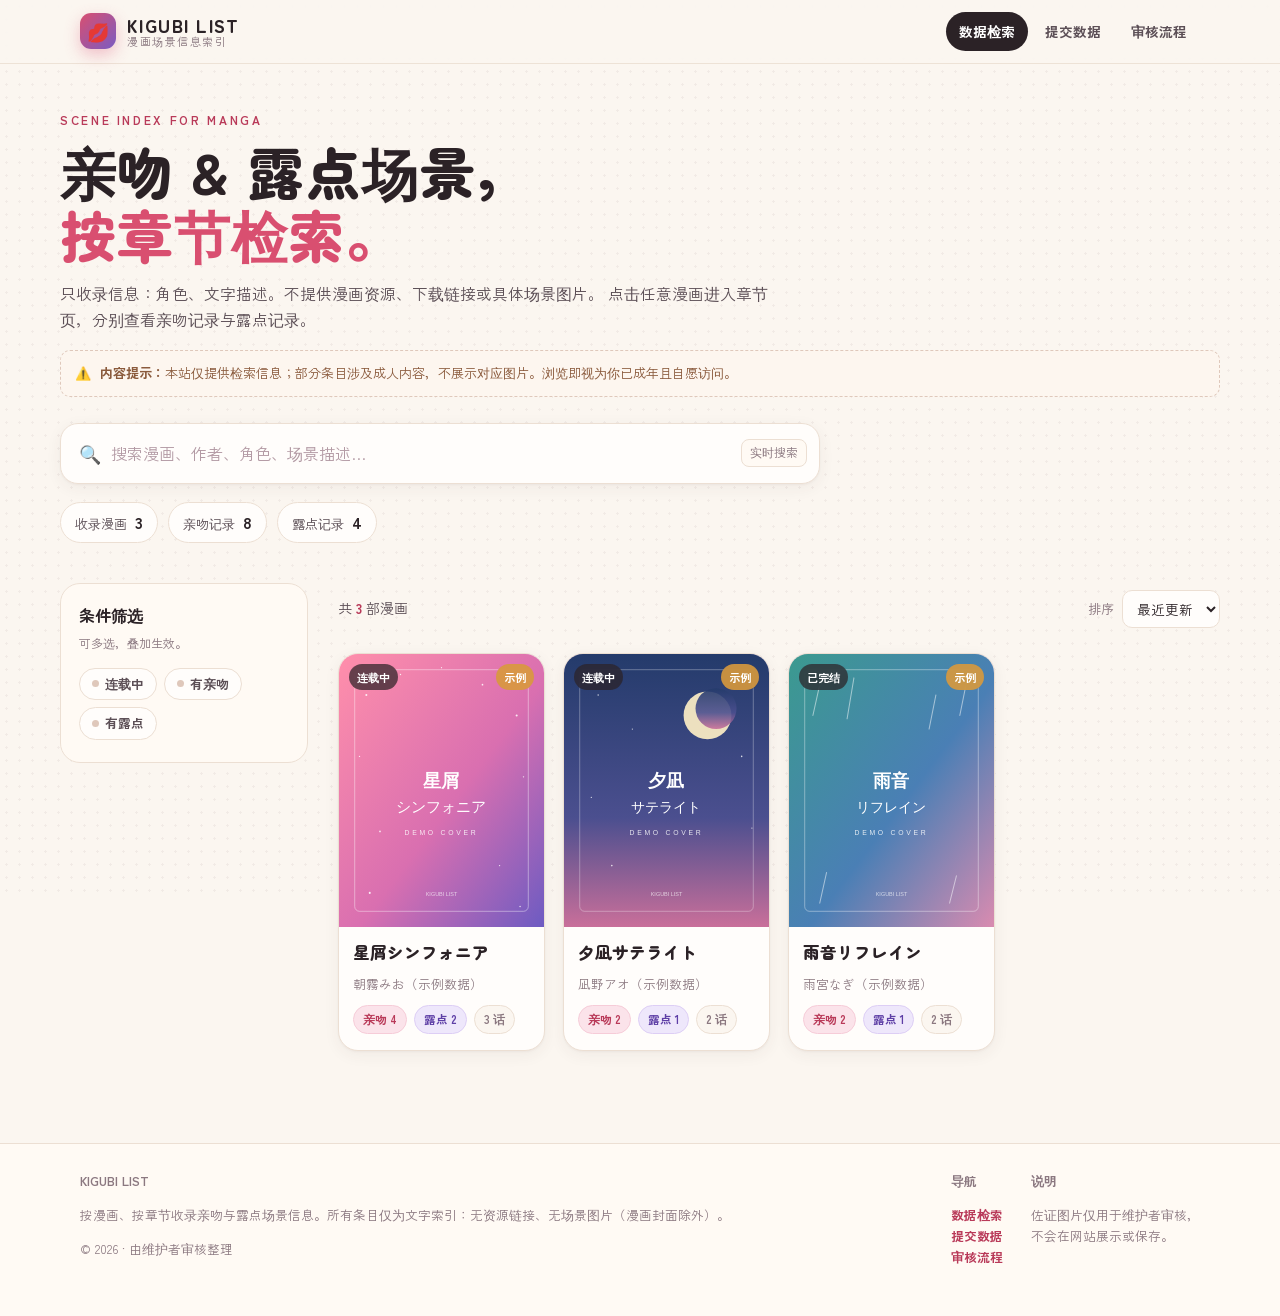
==== index.html @ 53a19ddc "Initial commit" ====
<!doctype html>
<html lang="zh-CN">
<head>
  <meta charset="utf-8">
  <meta name="viewport" content="width=device-width, initial-scale=1">
  <title>漫画亲吻·露点场景信息索引 | KIGUBI LIST</title>
  <meta name="description" content="按漫画与章节收录亲吻场景和露点场景的信息索引。只提供角色与文字描述，不提供资源与具体场景图片。">
  <link rel="icon" href="data:image/svg+xml,<svg xmlns='http://www.w3.org/2000/svg' viewBox='0 0 100 100'><text y='.9em' font-size='90'>💋</text></svg>">
  <link rel="preconnect" href="https://fonts.googleapis.com">
  <link rel="preconnect" href="https://fonts.gstatic.com" crossorigin>
  <link href="https://fonts.googleapis.com/css2?family=Zen+Kaku+Gothic+New:wght@400;500;700&family=Zen+Maru+Gothic:wght@500;900&display=swap" rel="stylesheet">
  <link rel="stylesheet" href="assets/css/style.css">
</head>
<body>
  <a class="skip-link" href="#main">跳到主要内容</a>

  <header class="site-header">
    <div class="nav-inner">
      <a class="brand" href="index.html" aria-label="KIGUBI LIST 首页">
        <span class="brand-mark" aria-hidden="true">💋</span>
        <span class="brand-text">
          <span class="brand-name">KIGUBI LIST</span>
          <span class="brand-sub">漫画场景信息索引</span>
        </span>
      </a>
      <nav class="nav-links" aria-label="主导航">
        <a data-nav href="index.html">数据检索</a>
        <a data-nav href="feedback.html">提交数据</a>
        <a data-nav href="admin.html">审核流程</a>
      </nav>
    </div>
  </header>

  <main id="main">
    <div class="wrap hero">
      <p class="section-kicker">Scene Index for Manga</p>
      <h1>亲吻 &amp; 露点场景，<br><span class="tone">按章节检索。</span></h1>
      <p class="hero-desc">
        只收录信息：角色、文字描述。不提供漫画资源、下载链接或具体场景图片。
        点击任意漫画进入章节页，分别查看亲吻记录与露点记录。
      </p>

      <div class="hero-notice" role="note">
        <span aria-hidden="true">⚠️</span>
        <span><strong>内容提示：</strong>本站仅提供检索信息；部分条目涉及成人内容，不展示对应图片。浏览即视为你已成年且自愿访问。</span>
      </div>

      <div class="search-shell">
        <span class="icon" aria-hidden="true">🔍</span>
        <input id="searchInput" type="search" placeholder="搜索漫画、作者、角色、场景描述…" autocomplete="off">
        <span class="search-hint">实时搜索</span>
      </div>

      <div class="hero-stats" aria-label="数据统计">
        <span class="stat-pill">收录漫画 <strong id="statManga">0</strong></span>
        <span class="stat-pill">亲吻记录 <strong id="statKiss">0</strong></span>
        <span class="stat-pill">露点记录 <strong id="statNudity">0</strong></span>
      </div>
    </div>

    <div class="wrap page">
      <div class="library">
        <aside class="filters" aria-label="条件筛选">
          <h2>条件筛选</h2>
          <p class="hint">可多选，叠加生效。</p>
          <div class="filter-cloud" id="filterCloud"></div>
          <button class="clear-filters" id="clearFilters" type="button" style="display:none">清除筛选</button>
        </aside>

        <section aria-label="漫画列表">
          <div class="toolbar">
            <p class="toolbar-result" id="resultLabel" aria-live="polite"></p>
            <div class="select-wrap">
              <label for="sortSelect">排序</label>
              <select id="sortSelect">
                <option value="recent" selected>最近更新</option>
                <option value="title">标题</option>
                <option value="chapters">章节最多</option>
              </select>
            </div>
          </div>
          <div class="manga-grid" id="mangaGrid"></div>
        </section>
      </div>
    </div>
  </main>

  <footer class="site-footer">
    <div class="footer-inner">
      <div class="grow">
        <strong>KIGUBI LIST</strong>
        <p>按漫画、按章节收录亲吻与露点场景信息。所有条目仅为文字索引：无资源链接、无场景图片（漫画封面除外）。</p>
        <p>© <span data-year>2025</span> · 由维护者审核整理</p>
      </div>
      <div>
        <strong>导航</strong>
        <p><a href="index.html">数据检索</a><br>
           <a href="feedback.html">提交数据</a><br>
           <a href="admin.html">审核流程</a></p>
      </div>
      <div>
        <strong>说明</strong>
        <p>佐证图片仅用于维护者审核，<br>不会在网站展示或保存。</p>
      </div>
    </div>
  </footer>

  <script src="data/config.js"></script>
  <script src="data/manga-data.js"></script>
  <script src="assets/js/app.js"></script>
  <script src="assets/js/index.js"></script>
</body>
</html>
---- assets/css/style.css ----
/* ==========================================================================
   KIGUBI LIST — 站点样式
   ========================================================================== */

:root {
  --paper: #fbf6f0;
  --paper-2: #fffaf4;
  --ink: #2b2226;
  --ink-soft: #5c4f56;
  --muted: #8b7880;
  --line: #ecdfd3;
  --line-strong: #dfc8bb;
  --card: #fffdfb;
  --rose: #d94f70;
  --rose-deep: #b93a59;
  --rose-soft: #fbe3ea;
  --violet: #7b5bc2;
  --violet-deep: #5e3fa6;
  --violet-soft: #eee7fb;
  --unknown: #4eb5d8;
  --unknown-deep: #2b779b;
  --unknown-soft: #e3f3f9;
  --amber: #d99a3c;
  --amber-soft: #fbeed8;
  --mint: #3d9a7c;
  --mint-soft: #dff2eb;
  --shadow-sm: 0 1px 2px rgba(70, 45, 54, 0.04), 0 4px 16px rgba(70, 45, 54, 0.06);
  --shadow-md: 0 10px 30px rgba(70, 45, 54, 0.12);
  --radius-lg: 20px;
  --radius-md: 14px;
  --radius-sm: 10px;
  --font-display: "Zen Maru Gothic", "PingFang SC", "Microsoft YaHei", sans-serif;
  --font-body: "Zen Kaku Gothic New", "PingFang SC", "Microsoft YaHei", sans-serif;
}

* { box-sizing: border-box; }

html { scroll-behavior: smooth; }

body {
  margin: 0;
  font-family: var(--font-body);
  background: var(--paper);
  color: var(--ink);
  font-size: 15px;
  line-height: 1.7;
  -webkit-font-smoothing: antialiased;
}

/* 纸张网点背景 */
body::before {
  content: "";
  position: fixed;
  inset: 0;
  z-index: -1;
  pointer-events: none;
  background-image: radial-gradient(rgba(80, 50, 60, 0.055) 1px, transparent 1.2px);
  background-size: 13px 13px;
}

a { color: var(--rose-deep); text-decoration: none; }
a:hover { text-decoration: underline; text-underline-offset: 3px; }

img { max-width: 100%; display: block; }

.skip-link {
  position: absolute;
  left: -9999px;
  top: 0;
  background: var(--ink);
  color: #fff;
  padding: 8px 14px;
  border-radius: 0 0 10px 0;
  z-index: 99;
}
.skip-link:focus { left: 0; color: #fff; text-decoration: none; }

/* ---------- 通用容器 ---------- */
.wrap { max-width: 1160px; margin: 0 auto; padding: 0 20px; }
.page { padding: 32px 0 72px; }

.section-kicker {
  margin: 0 0 10px;
  font-size: 12px;
  letter-spacing: 0.22em;
  text-transform: uppercase;
  color: var(--rose-deep);
  font-weight: 700;
}

/* ---------- 头部 ---------- */
.site-header {
  position: sticky;
  top: 0;
  z-index: 30;
  background: rgba(251, 246, 240, 0.86);
  backdrop-filter: blur(14px);
  -webkit-backdrop-filter: blur(14px);
  border-bottom: 1px solid rgba(236, 223, 211, 0.9);
}
.nav-inner {
  max-width: 1160px;
  margin: 0 auto;
  padding: 12px 20px;
  display: flex;
  align-items: center;
  gap: 18px;
}
.brand { display: flex; align-items: center; gap: 11px; color: var(--ink); }
.brand:hover { text-decoration: none; }
.brand-mark {
  width: 36px;
  height: 36px;
  border-radius: 11px;
  display: grid;
  place-items: center;
  background: linear-gradient(135deg, var(--rose) 0%, var(--violet) 100%);
  color: #fff;
  font-size: 18px;
  box-shadow: 0 6px 16px rgba(217, 79, 112, 0.32);
}
.brand-text { display: flex; flex-direction: column; line-height: 1.1; }
.brand-name { font-family: var(--font-display); font-weight: 900; font-size: 18px; letter-spacing: 0.08em; }
.brand-sub { font-size: 11px; color: var(--muted); letter-spacing: 0.14em; }
.nav-links { margin-left: auto; display: flex; gap: 4px; flex-wrap: wrap; }
.nav-links a {
  color: var(--ink-soft);
  padding: 8px 13px;
  border-radius: 999px;
  font-size: 13.5px;
  font-weight: 700;
  transition: background 0.18s ease, color 0.18s ease;
}
.nav-links a:hover { background: var(--rose-soft); color: var(--rose-deep); text-decoration: none; }
.nav-links a.active { background: var(--ink); color: #fff; }

/* ---------- Hero / 检索区 ---------- */
.hero { padding: 46px 0 8px; }
.hero h1 {
  margin: 0;
  font-family: var(--font-display);
  font-weight: 900;
  font-size: clamp(32px, 5.4vw, 56px);
  line-height: 1.12;
  letter-spacing: 0.02em;
}
.hero h1 .tone { color: var(--rose); }
.hero-desc { max-width: 720px; margin: 14px 0 0; color: var(--ink-soft); font-size: 15.5px; }

.hero-notice {
  margin: 18px 0 0;
  padding: 11px 14px;
  border: 1px dashed var(--line-strong);
  background: #fdf6ef;
  border-radius: var(--radius-sm);
  color: #8a5a3c;
  font-size: 13px;
  display: flex;
  gap: 9px;
  align-items: flex-start;
}

.search-shell {
  margin-top: 26px;
  display: flex;
  align-items: center;
  gap: 10px;
  background: var(--card);
  padding: 7px 12px 7px 18px;
  border: 1px solid var(--line);
  border-radius: 18px;
  box-shadow: var(--shadow-sm);
  max-width: 760px;
}
.search-shell:focus-within { border-color: var(--rose); box-shadow: 0 0 0 4px rgba(217, 79, 112, 0.12); }
.search-shell .icon { font-size: 18px; color: var(--muted); flex-shrink: 0; }
.search-shell input {
  flex: 1;
  border: 0;
  outline: 0;
  background: transparent;
  font: inherit;
  font-size: 16px;
  color: var(--ink);
  padding: 9px 0;
  min-width: 0;
}
.search-shell input::placeholder { color: #b39aa4; }
.search-hint { font-size: 11.5px; color: var(--muted); border: 1px solid var(--line); padding: 3px 8px; border-radius: 8px; white-space: nowrap; background: var(--paper-2); }

.hero-stats { display: flex; flex-wrap: wrap; gap: 10px; margin-top: 18px; }
.stat-pill {
  display: inline-flex;
  align-items: baseline;
  gap: 8px;
  background: var(--card);
  border: 1px solid var(--line);
  border-radius: 999px;
  padding: 6px 14px;
  font-size: 13px;
  color: var(--ink-soft);
}
.stat-pill strong { font-size: 16px; color: var(--ink); }

/* ---------- 工具条 ---------- */
.toolbar { display: flex; align-items: center; justify-content: space-between; gap: 12px; margin-bottom: 18px; }
.toolbar-result { color: var(--ink-soft); font-size: 14px; }
.toolbar-result strong { color: var(--rose-deep); }
.select-wrap { display: inline-flex; align-items: center; gap: 8px; color: var(--muted); font-size: 13px; }
.select-wrap select {
  font: inherit;
  font-size: 13.5px;
  color: var(--ink);
  background: var(--card);
  border: 1px solid var(--line);
  border-radius: 10px;
  padding: 7px 10px;
  outline: none;
}
.select-wrap select:focus { border-color: var(--rose); }

/* ---------- 列表布局 ---------- */
.library { display: grid; grid-template-columns: 248px minmax(0, 1fr); gap: 30px; align-items: start; }

.filters {
  position: sticky;
  top: 84px;
  background: var(--paper-2);
  border: 1px solid var(--line);
  border-radius: var(--radius-lg);
  padding: 18px;
}
.filters h2 {
  margin: 0 0 4px;
  font-family: var(--font-display);
  font-size: 16px;
}
.filters .hint { margin: 0 0 14px; color: var(--muted); font-size: 12px; }
.filter-cloud { display: flex; flex-wrap: wrap; gap: 7px; padding-bottom: 4px; }
.filter-chip {
  display: inline-flex;
  align-items: center;
  gap: 6px;
  border: 1px solid var(--line);
  background: var(--card);
  color: var(--ink-soft);
  font: 700 12.5px/1 var(--font-body);
  padding: 9px 12px;
  border-radius: 999px;
  cursor: pointer;
  transition: all 0.15s ease;
}
.filter-chip::before {
  content: "";
  width: 7px;
  height: 7px;
  border-radius: 50%;
  background: var(--line-strong);
  transition: background 0.15s ease;
}
.filter-chip:hover { border-color: var(--rose); color: var(--rose-deep); }
.filter-chip.selected { background: var(--ink); border-color: var(--ink); color: #fff; }
.filter-chip.selected::before { background: var(--rose); }
.clear-filters {
  margin-top: 14px;
  width: 100%;
  border: 0;
  background: transparent;
  color: var(--rose-deep);
  font: 700 13px var(--font-body);
  cursor: pointer;
  padding: 6px;
  border-radius: 9px;
}
.clear-filters:hover { background: var(--rose-soft); }

/* ---------- 漫画卡片网格 ---------- */
.manga-grid { display: grid; grid-template-columns: repeat(auto-fill, minmax(196px, 1fr)); gap: 18px; }
.empty-state {
  grid-column: 1 / -1;
  padding: 72px 20px;
  text-align: center;
  border: 1px dashed var(--line-strong);
  border-radius: var(--radius-lg);
  color: var(--muted);
}
.empty-state .big { font-size: 32px; display: block; margin-bottom: 10px; }

.manga-card {
  display: flex;
  flex-direction: column;
  background: var(--card);
  border: 1px solid var(--line);
  border-radius: var(--radius-lg);
  overflow: hidden;
  box-shadow: var(--shadow-sm);
  transition: transform 0.18s ease, box-shadow 0.18s ease;
}
.manga-card:hover { transform: translateY(-4px); box-shadow: var(--shadow-md); text-decoration: none; }
.manga-cover {
  position: relative;
  aspect-ratio: 3 / 4;
  background: linear-gradient(145deg, #f3d9e2 0%, #ded3f2 100%);
  display: block;
  overflow: hidden;
}
.manga-cover img { width: 100%; height: 100%; object-fit: cover; opacity: 1; transition: opacity 0.2s ease, transform 0.3s ease; }
.manga-card:hover .manga-cover img { transform: scale(1.035); }
.cover-fallback {
  position: absolute;
  inset: 0;
  display: grid;
  place-items: center;
  font-family: var(--font-display);
  font-weight: 900;
  font-size: 30px;
  color: #fff;
  text-shadow: 0 2px 14px rgba(60, 30, 60, 0.28);
  background: linear-gradient(145deg, #f08aa4 0%, #7b5bc2 100%);
}
.cover-fallback .full { letter-spacing: 0.06em; }
.status-badge, .demo-badge {
  position: absolute;
  left: 10px;
  top: 10px;
  background: rgba(43, 34, 38, 0.72);
  color: #fff;
  font-size: 11px;
  font-weight: 700;
  padding: 4px 8px;
  border-radius: 999px;
  backdrop-filter: blur(4px);
}
.demo-badge { left: auto; right: 10px; background: rgba(217, 154, 60, 0.9); }

.manga-body { padding: 14px 14px 16px; display: flex; flex-direction: column; gap: 10px; }
.manga-title { margin: 0; font-family: var(--font-display); font-weight: 900; font-size: 16.5px; line-height: 1.35; }
.manga-title a { color: var(--ink); }
.manga-title a:hover { color: var(--rose-deep); }
.manga-author { margin: 0; color: var(--muted); font-size: 12.5px; }
.manga-meta { display: flex; flex-wrap: wrap; gap: 7px; }
.count-badge {
  display: inline-flex;
  align-items: center;
  gap: 5px;
  font-size: 11.5px;
  font-weight: 700;
  padding: 4px 9px;
  border-radius: 999px;
  border: 1px solid transparent;
}
.count-badge.kiss { background: var(--rose-soft); color: var(--rose-deep); border-color: #f6ccd8; }
.count-badge.nudity { background: var(--violet-soft); color: var(--violet-deep); border-color: #ddcef5; }
.count-badge.chapters { background: var(--paper); color: var(--muted); border-color: var(--line); }

/* ---------- 详情页 ---------- */
.back-link {
  display: inline-flex;
  align-items: center;
  gap: 7px;
  color: var(--ink-soft);
  font-weight: 700;
  font-size: 13.5px;
  margin-bottom: 18px;
}
.back-link:hover { color: var(--rose-deep); }

.detail-hero {
  display: grid;
  grid-template-columns: 252px minmax(0, 1fr);
  gap: 30px;
  padding: 26px;
  background: var(--card);
  border: 1px solid var(--line);
  border-radius: var(--radius-lg);
  box-shadow: var(--shadow-sm);
}
.cover-frame {
  position: relative;
  border-radius: var(--radius-md);
  overflow: hidden;
  box-shadow: 0 14px 32px rgba(70, 45, 54, 0.18);
  aspect-ratio: 3 / 4;
  background: linear-gradient(145deg, #f3d9e2 0%, #ded3f2 100%);
}
.cover-frame img { width: 100%; height: 100%; object-fit: cover; }
.cover-frame .cover-fallback { font-size: 34px; }

.detail-main { display: flex; flex-direction: column; gap: 14px; }
.detail-title-row { display: flex; flex-wrap: wrap; align-items: baseline; gap: 10px 14px; }
.detail-title { margin: 0; font-family: var(--font-display); font-weight: 900; font-size: clamp(24px, 3.2vw, 34px); line-height: 1.2; }
.detail-alt { color: var(--muted); font-size: 13.5px; margin: 0; }
.detail-meta {
  display: flex;
  flex-wrap: wrap;
  gap: 8px 18px;
  color: var(--ink-soft);
  font-size: 13.5px;
}
.detail-meta span { display: inline-flex; align-items: center; gap: 6px; }
.detail-meta .label { color: var(--muted); }
.detail-desc { margin: 0; color: var(--ink-soft); font-size: 14.5px; max-width: 720px; }
.detail-note {
  margin-top: auto;
}

/* 章节块 */
.section-title {
  margin: 34px 0 14px;
  font-family: var(--font-display);
  font-size: 21px;
  font-weight: 900;
  display: flex;
  align-items: center;
  gap: 10px;
}
.section-title .badge-count {
  font-size: 12px;
  background: var(--rose-soft);
  color: var(--rose-deep);
  border-radius: 999px;
  padding: 3px 9px;
}

.mode-switch {
  display: flex;
  align-items: center;
  gap: 8px;
  margin-bottom: 18px;
}
.mode-switch-label { color: var(--muted); font-size: 13px; margin-right: 2px; }
.mode-btn {
  border: 1px solid var(--line);
  background: var(--card);
  color: var(--ink-soft);
  font: 700 13px var(--font-body);
  padding: 8px 14px;
  border-radius: 999px;
  cursor: pointer;
  transition: all 0.15s ease;
}
.mode-btn:hover { border-color: var(--rose); color: var(--rose-deep); }
.mode-btn.active { background: var(--ink); border-color: var(--ink); color: #fff; }

.mode-option { position: relative; display: inline-flex; align-items: center; gap: 6px; }
.mode-warn { font-size: 15px; line-height: 1; cursor: help; }
.mode-tip {
  position: absolute;
  bottom: calc(100% + 10px);
  left: 50%;
  transform: translateX(-50%);
  width: 260px;
  max-width: min(260px, 80vw);
  background: #2b2226;
  color: #f8e9ea;
  border: 1px solid rgba(255, 255, 255, 0.08);
  border-radius: 14px;
  padding: 10px 12px;
  box-shadow: 0 14px 34px rgba(40, 20, 28, 0.35);
  opacity: 0;
  visibility: hidden;
  transition: opacity 0.16s ease, transform 0.16s ease, visibility 0.16s ease;
  pointer-events: none;
  z-index: 40;
  text-align: left;
  font-size: 12.5px;
  line-height: 1.5;
}
.mode-tip::after {
  content: "";
  position: absolute;
  left: 50%;
  bottom: -6px;
  transform: translateX(-50%) rotate(45deg);
  width: 12px;
  height: 12px;
  background: #2b2226;
}
.mode-option:hover .mode-tip, .mode-option:focus-within .mode-tip {
  opacity: 1;
  visibility: visible;
  transform: translateX(-50%) translateY(-3px);
}

.chapter-strip {
  display: flex;
  flex-wrap: wrap;
  gap: 12px;
  background: var(--card);
  border: 1px solid var(--line);
  border-radius: var(--radius-lg);
  padding: 18px;
  box-shadow: var(--shadow-sm);
}
.chapter-strip-legend {
  width: 100%;
  display: flex;
  flex-wrap: wrap;
  gap: 14px;
  font-size: 12.5px;
  color: var(--muted);
  margin-bottom: 4px;
}
.legend-dot { display: inline-block; width: 9px; height: 9px; border-radius: 50%; margin-right: 5px; }
.legend-dot.kiss { background: var(--rose); }
.legend-dot.nudity { background: var(--violet); }
.legend-dot.unknown { background: var(--unknown); }
.legend-dot.empty { background: #e7dcd2; }

.chapter-node {
  position: relative;
  width: 68px;
  height: 68px;
  border: 1px solid var(--line);
  border-radius: 16px;
  background: #efe6dd;
  cursor: pointer;
  padding: 0;
  overflow: hidden;
  box-shadow: var(--shadow-sm);
  transition: transform 0.15s ease, box-shadow 0.15s ease;
}
.chapter-node:hover { transform: translateY(-2px); box-shadow: var(--shadow-md); }
.node-half { position: absolute; inset: 0; }
.node-half.kiss { clip-path: polygon(0 0, 100% 0, 0 100%); background: #efe6dd; }
.node-half.kiss.on { background: linear-gradient(135deg, #f6a9bc 0%, #ef7d9b 100%); }
.node-half.kiss.unknown { background: linear-gradient(135deg, #8fd8ef 0%, #4eb5d8 100%); }
.node-half.nudity { clip-path: polygon(100% 100%, 100% 0, 0 100%); background: #efe6dd; }
.node-half.nudity.on { background: linear-gradient(135deg, #c9b7f5 0%, #9f7ee8 100%); }
.node-half.nudity.unknown { background: linear-gradient(135deg, #8fd8ef 0%, #4eb5d8 100%); }
.node-slash {
  position: absolute;
  left: 50%;
  top: -20%;
  width: 2px;
  height: 140%;
  background: #fff;
  transform: translateX(-50%) rotate(45deg);
  opacity: 0.9;
}
.node-unknown {
  position: absolute;
  z-index: 5;
  font-family: var(--font-display);
  font-weight: 900;
  font-size: 14px;
  color: #fff;
  text-shadow: 0 1px 5px rgba(20, 40, 50, 0.45);
}
.node-unknown.kiss { left: 12px; top: 4px; }
.node-unknown.nudity { right: 12px; bottom: 4px; }
.node-num {
  position: absolute;
  left: 50%;
  top: 50%;
  transform: translate(-50%, -50%);
  width: 26px;
  height: 26px;
  border-radius: 50%;
  background: rgba(255, 253, 251, 0.94);
  border: 1px solid rgba(90, 60, 70, 0.12);
  color: var(--ink);
  display: grid;
  place-items: center;
  font-family: var(--font-display);
  font-weight: 900;
  font-size: 13px;
  box-shadow: 0 2px 8px rgba(70, 45, 54, 0.14);
}

.chapter-node-wrap { position: relative; display: inline-flex; align-items: center; gap: 5px; }

.node-note-mark {
  width: 18px;
  height: 18px;
  border-radius: 50%;
  background: var(--amber);
  color: #fff;
  display: inline-grid;
  place-items: center;
  font-size: 12px;
  font-weight: 900;
  font-style: italic;
  font-family: Georgia, serif;
  box-shadow: 0 3px 8px rgba(217, 154, 60, 0.35);
}

.node-tip {
  position: absolute;
  bottom: calc(100% + 10px);
  left: 50%;
  transform: translateX(-50%);
  width: 240px;
  max-width: min(240px, 80vw);
  background: #2b2226;
  color: #f8e9ea;
  border: 1px solid rgba(255, 255, 255, 0.08);
  border-radius: 14px;
  padding: 10px 12px;
  box-shadow: 0 14px 34px rgba(40, 20, 28, 0.35);
  opacity: 0;
  visibility: hidden;
  transition: opacity 0.16s ease, transform 0.16s ease, visibility 0.16s ease;
  pointer-events: none;
  z-index: 40;
  text-align: left;
  line-height: 1.45;
}
.node-tip::after {
  content: "";
  position: absolute;
  left: 50%;
  bottom: -6px;
  transform: translateX(-50%) rotate(45deg);
  width: 12px;
  height: 12px;
  background: #2b2226;
}
.chapter-node-wrap:hover .node-tip { opacity: 1; visibility: visible; transform: translateX(-50%) translateY(-3px); }
.node-tip-title {
  display: block;
  font-family: var(--font-display);
  font-size: 13.5px;
  color: #fff;
  margin-bottom: 4px;
}
.node-tip-note {
  display: block;
  font-size: 12.5px;
  color: #e8cfd5;
}

.chapter-list { display: grid; gap: 18px; }
.chapter-card {
  background: var(--card);
  border: 1px solid var(--line);
  border-radius: var(--radius-lg);
  overflow: hidden;
  box-shadow: var(--shadow-sm);
}
.chapter-head {
  padding: 14px 18px;
  border-bottom: 1px solid var(--line);
  display: flex;
  align-items: center;
  gap: 12px;
  background: linear-gradient(180deg, #fffdf9, #fffaf3);
}
.chapter-no {
  flex-shrink: 0;
  width: 30px;
  height: 30px;
  border-radius: 9px;
  background: var(--ink);
  color: #fff;
  display: grid;
  place-items: center;
  font-weight: 700;
  font-size: 13px;
}
.chapter-head h3 { margin: 0; font-family: var(--font-display); font-size: 16px; }
.chapter-grid { display: grid; grid-template-columns: 1fr 1fr; gap: 14px; padding: 14px; }
.record-panel { border: 1px solid var(--line); border-radius: var(--radius-md); overflow: hidden; background: #fff; }
.record-head {
  margin: 0;
  padding: 10px 14px;
  font-size: 13.5px;
  font-weight: 900;
  display: flex;
  align-items: center;
  gap: 8px;
}
.record-head.kiss { background: var(--rose-soft); color: var(--rose-deep); }
.record-head.nudity { background: var(--violet-soft); color: var(--violet-deep); }

.record-list { list-style: none; margin: 0; padding: 12px; display: grid; gap: 10px; }
.record-item {
  border: 1px solid var(--line);
  border-radius: 12px;
  padding: 11px 12px 12px;
  position: relative;
  background: #fff;
}
.record-item.kiss { border-left: 3px solid var(--rose); }
.record-item.nudity { border-left: 3px solid var(--violet); }
.record-top { display: flex; align-items: center; gap: 8px; flex-wrap: wrap; }
.record-chars { font-size: 13px; font-weight: 700; color: var(--ink); }
.record-chars::before { content: "—"; color: var(--muted); margin-right: 8px; }
.record-note { margin: 8px 0 0; font-size: 13.5px; color: var(--ink-soft); }
.record-empty {
  margin: 0;
  padding: 18px 12px;
  text-align: center;
  color: var(--muted);
  font-size: 13px;
  border: 1px dashed var(--line);
  border-radius: 10px;
  background: #fefbf7;
}
.record-empty.unknown {
  color: var(--unknown-deep, #2b779b);
  border-color: #bfe0ee;
  background: linear-gradient(180deg, #f2fafd 0%, #e3f3f9 100%);
  padding-top: 14px;
  padding-bottom: 14px;
}
.record-unknown-pattern {
  display: block;
  font-family: var(--font-display);
  font-weight: 900;
  font-size: 20px;
  letter-spacing: 12px;
  word-break: break-word;
  color: var(--unknown-deep, #2b779b);
}
.record-unknown-text {
  display: block;
  margin-top: 4px;
  font-size: 12.5px;
  color: var(--unknown-deep, #2b779b);
}

/* ---------- 反馈页 ---------- */
.form-shell { max-width: 780px; margin: 0 auto; }
.form-intro { color: var(--ink-soft); margin: 0 0 18px; }
.setup-notice {
  margin-bottom: 18px;
  padding: 16px 18px;
  border: 1px solid var(--amber);
  background: var(--amber-soft);
  border-radius: var(--radius-md);
  font-size: 13.5px;
  color: #7a5a1e;
}
.setup-notice code { background: rgba(255, 255, 255, 0.6); padding: 1px 6px; border-radius: 6px; }

.form-card {
  background: var(--card);
  border: 1px solid var(--line);
  border-radius: var(--radius-lg);
  box-shadow: var(--shadow-sm);
  padding: 24px;
}
.field { margin-bottom: 17px; }
.field > label, .field-label { display: block; font-weight: 700; font-size: 13.5px; margin-bottom: 7px; }
.field .field-hint { font-weight: 400; color: var(--muted); font-size: 12px; margin-left: 4px; }
.input, .select, .textarea {
  width: 100%;
  font: inherit;
  font-size: 14.5px;
  color: var(--ink);
  background: #fff;
  border: 1px solid var(--line-strong);
  border-radius: 10px;
  padding: 10px 12px;
  outline: none;
  transition: border 0.15s ease, box-shadow 0.15s ease;
}
.input:focus, .select:focus, .textarea:focus {
  border-color: var(--rose);
  box-shadow: 0 0 0 3px rgba(217, 79, 112, 0.12);
}
.textarea { min-height: 110px; resize: vertical; }
.form-row { display: grid; grid-template-columns: 1fr 1fr; gap: 14px; }
.form-row .field { margin-bottom: 14px; }

.fb-tabs { display: flex; gap: 10px; margin-bottom: 20px; }
.fb-tab {
  flex: 1;
  border: 1px solid var(--line);
  background: var(--paper-2);
  color: var(--ink-soft);
  font: 700 14px var(--font-body);
  padding: 11px 14px;
  border-radius: 12px;
  cursor: pointer;
  transition: all 0.15s ease;
}
.fb-tab:hover { border-color: var(--rose); color: var(--rose-deep); }
.fb-tab.active { background: var(--ink); border-color: var(--ink); color: #fff; }
.fb-panel { display: none; }
.fb-panel.active { display: block; }

.cover-preview { display: flex; align-items: center; gap: 12px; margin-top: 10px; }
.cover-preview img { width: 110px; height: 147px; object-fit: cover; border: 1px solid var(--line); border-radius: 10px; box-shadow: var(--shadow-sm); }
.cover-preview .cover-name { color: var(--muted); font-size: 12.5px; }
.cover-preview .cover-remove {
  border: 0;
  background: rgba(43, 34, 38, 0.78);
  color: #fff;
  width: 22px;
  height: 22px;
  border-radius: 50%;
  cursor: pointer;
}

.chapter-cells-title { font-weight: 700; font-size: 13.5px; margin: 0 0 8px; }
.chapter-cells-hint { color: var(--muted); font-size: 12px; margin: -4px 0 12px; }
.chapter-cells {
  display: flex;
  flex-wrap: wrap;
  gap: 14px;
  padding: 14px;
  border: 1px dashed var(--line-strong);
  border-radius: var(--radius-md);
  background: #fefbf8;
  min-height: 56px;
}
.edit-cell { position: relative; width: 64px; height: 64px; border-radius: 15px; overflow: hidden; background: #efe6dd; border: 1px solid var(--line); }
.edit-cell .cell-num {
  position: absolute;
  left: 50%;
  top: 50%;
  transform: translate(-50%, -50%);
  width: 24px;
  height: 24px;
  border-radius: 50%;
  background: rgba(255, 253, 251, 0.95);
  border: 1px solid rgba(90, 60, 70, 0.12);
  display: grid;
  place-items: center;
  font-family: var(--font-display);
  font-weight: 900;
  font-size: 12px;
  z-index: 5;
}
.edit-cell .cell-half {
  position: absolute;
  inset: 0;
}
.edit-cell .cell-half.kiss { clip-path: polygon(0 0, 100% 0, 0 100%); background: #efe6dd; }
.edit-cell .cell-half.kiss.on { background: linear-gradient(135deg, #f6a9bc 0%, #ef7d9b 100%); }
.edit-cell .cell-half.kiss.unknown { background: linear-gradient(135deg, #8fd8ef 0%, #4eb5d8 100%); }
.edit-cell .cell-half.nudity { clip-path: polygon(100% 100%, 100% 0, 0 100%); background: #efe6dd; }
.edit-cell .cell-half.nudity.on { background: linear-gradient(135deg, #c9b7f5 0%, #9f7ee8 100%); }
.edit-cell .cell-half.nudity.unknown { background: linear-gradient(135deg, #8fd8ef 0%, #4eb5d8 100%); }
.edit-cell .cell-slash {
  position: absolute;
  left: 50%;
  top: -20%;
  width: 2px;
  height: 140%;
  background: #fff;
  transform: translateX(-50%) rotate(45deg);
  opacity: 0.9;
  z-index: 3;
}
.edit-cell .cell-unknown {
  position: absolute;
  z-index: 4;
  font-family: var(--font-display);
  font-weight: 900;
  font-size: 13px;
  color: #fff;
  text-shadow: 0 1px 5px rgba(20, 40, 50, 0.45);
  pointer-events: none;
}
.edit-cell .cell-unknown.kiss { left: 10px; top: 3px; }
.edit-cell .cell-unknown.nudity { right: 10px; bottom: 3px; }
.edit-cell .cell-half-hit {
  position: absolute;
  inset: 0;
  width: 100%;
  height: 100%;
  border: 0;
  background: transparent;
  cursor: pointer;
  z-index: 6;
  padding: 0;
}
.edit-cell .cell-half-hit.kiss { clip-path: polygon(0 0, 100% 0, 0 100%); }
.edit-cell .cell-half-hit.nudity { clip-path: polygon(100% 100%, 100% 0, 0 100%); }
.edit-cell .cell-half-hit:hover { background: rgba(255, 255, 255, 0.35); }

.file-drop {
  display: flex;
  flex-wrap: wrap;
  gap: 12px;
  align-items: center;
  border: 1.5px dashed var(--line-strong);
  border-radius: var(--radius-md);
  padding: 14px;
  background: #fefbf8;
}
.file-drop .file-btn {
  border: 1px solid var(--line-strong);
  background: #fff;
  color: var(--ink);
  font: 700 13px var(--font-body);
  padding: 9px 14px;
  border-radius: 10px;
  cursor: pointer;
}
.file-drop .file-btn:hover { border-color: var(--rose); color: var(--rose-deep); }
.file-drop .file-limits { color: var(--muted); font-size: 12px; }
.preview-grid { display: grid; gap: 10px; margin-top: 12px; }
.preview-item {
  position: relative;
  display: grid;
  grid-template-columns: 72px minmax(0, 1fr) 30px;
  align-items: center;
  gap: 10px;
  padding: 8px;
  border: 1px solid var(--line);
  border-radius: 12px;
  background: #fff;
}
.preview-item img { width: 72px; height: 72px; object-fit: cover; border-radius: 9px; }
.preview-item .preview-note {
  width: 100%;
  font: inherit;
  font-size: 13px;
  color: var(--ink);
  background: #fff;
  border: 1px solid var(--line-strong);
  border-radius: 9px;
  padding: 9px 10px;
  outline: none;
}
.preview-item .preview-note:focus { border-color: var(--rose); box-shadow: 0 0 0 3px rgba(217, 79, 112, 0.12); }
.preview-item .preview-remove {
  width: 26px;
  height: 26px;
  border: 0;
  border-radius: 50%;
  background: rgba(43, 34, 38, 0.78);
  color: #fff;
  cursor: pointer;
  font-size: 13px;
  line-height: 1;
}
.file-error { margin-top: 10px; color: #c0392b; font-size: 12.5px; font-weight: 700; }

.check-row { display: flex; align-items: flex-start; gap: 10px; font-size: 13.5px; color: var(--ink-soft); }
.check-row input { width: 16px; height: 16px; margin-top: 3px; accent-color: var(--rose); }

.submit-row { display: flex; align-items: center; gap: 14px; margin-top: 22px; }
.btn-primary {
  border: 0;
  cursor: pointer;
  background: linear-gradient(135deg, var(--rose) 0%, var(--rose-deep) 100%);
  color: #fff;
  font: 700 15px var(--font-body);
  padding: 12px 26px;
  border-radius: 13px;
  box-shadow: 0 10px 22px rgba(217, 79, 112, 0.3);
  transition: transform 0.15s ease, box-shadow 0.15s ease;
}
.btn-primary:hover { transform: translateY(-2px); box-shadow: 0 14px 28px rgba(217, 79, 112, 0.38); }
.btn-primary:disabled { opacity: 0.55; cursor: not-allowed; transform: none; }
.form-status { min-height: 22px; font-size: 13.5px; font-weight: 700; }
.form-status.ok { color: var(--mint); }
.form-status.err { color: #c0392b; }

.modal-backdrop {
  position: fixed;
  inset: 0;
  z-index: 60;
  background: rgba(35, 22, 28, 0.45);
  display: flex;
  align-items: center;
  justify-content: center;
  padding: 20px;
}
.modal-backdrop[hidden] { display: none; }
.modal-card {
  width: min(680px, 100%);
  max-height: 90vh;
  overflow: auto;
  background: var(--card);
  border: 1px solid var(--line);
  border-radius: 18px;
  box-shadow: 0 24px 60px rgba(40, 20, 28, 0.35);
  padding: 20px;
}
.modal-hint { color: var(--ink-soft); font-size: 13.5px; margin: 0 0 14px; }
.modal-actions { display: flex; flex-wrap: wrap; gap: 10px; margin-top: 14px; align-items: center; }

.privacy-note {
  margin-top: 16px;
  padding: 12px 14px;
  background: var(--mint-soft);
  color: #23634f;
  border-radius: var(--radius-md);
  font-size: 12.5px;
}

/* ---------- 审核 / 静态文稿页 ---------- */
.prose-shell { max-width: 820px; margin: 0 auto; }
.prose { background: var(--card); border: 1px solid var(--line); border-radius: var(--radius-lg); padding: 28px; box-shadow: var(--shadow-sm); }
.prose h2 { font-family: var(--font-display); font-size: 20px; margin: 26px 0 10px; }
.prose h2:first-child { margin-top: 0; }
.prose h3 { font-family: var(--font-display); font-size: 16px; margin: 18px 0 8px; }
.prose p, .prose li { color: var(--ink-soft); font-size: 14.5px; }
.prose code {
  background: #f5ece4;
  padding: 2px 7px;
  border-radius: 6px;
  font-size: 13px;
  color: var(--rose-deep);
}
.prose pre {
  background: #2b2226;
  color: #f8e9ea;
  padding: 16px;
  border-radius: 12px;
  overflow: auto;
  font-size: 12.5px;
  line-height: 1.6;
}
.prose pre code { background: transparent; color: inherit; padding: 0; }
.prose .step {
  counter-increment: step;
  display: flex;
  gap: 12px;
  padding: 10px 0;
}
.prose .steps { counter-reset: step; list-style: none; padding: 0; }
.prose .step::before {
  content: counter(step);
  flex-shrink: 0;
  width: 26px;
  height: 26px;
  border-radius: 50%;
  background: var(--ink);
  color: #fff;
  display: grid;
  place-items: center;
  font-size: 13px;
  font-weight: 700;
}

/* ---------- 404 ---------- */
.error-shell { text-align: center; padding: 90px 20px; }
.error-code { font-family: var(--font-display); font-size: 92px; font-weight: 900; color: var(--rose); line-height: 1; }
.error-shell h1 { font-family: var(--font-display); margin: 14px 0; }
.error-shell p { color: var(--muted); }
.btn-ghost {
  display: inline-block;
  margin-top: 18px;
  border: 1px solid var(--line-strong);
  background: var(--card);
  color: var(--ink);
  font: 700 14px var(--font-body);
  padding: 10px 20px;
  border-radius: 12px;
}
.btn-ghost:hover { border-color: var(--rose); color: var(--rose-deep); }

/* ---------- 页脚 ---------- */
.site-footer {
  border-top: 1px solid var(--line);
  padding: 26px 0 36px;
  margin-top: 20px;
  background: var(--paper-2);
}
.footer-inner {
  max-width: 1160px;
  margin: 0 auto;
  padding: 0 20px;
  display: flex;
  flex-wrap: wrap;
  gap: 14px 28px;
  align-items: flex-start;
  color: var(--muted);
  font-size: 12.5px;
}
.footer-inner .grow { flex: 1 1 360px; }
.footer-inner a { font-weight: 700; }

/* ---------- 响应式 ---------- */
@media (max-width: 820px) {
  .library { grid-template-columns: 1fr; }
  .filters { position: static; }
  .filter-cloud { max-height: none; }
  .detail-hero { grid-template-columns: 1fr; }
  .cover-frame { max-width: 240px; }
  .chapter-grid { grid-template-columns: 1fr; }
  .form-row { grid-template-columns: 1fr; }
  .nav-inner { flex-wrap: wrap; gap: 8px; }
  .nav-links { width: 100%; order: 3; }
}

@media (max-width: 480px) {
  .hero { padding-top: 32px; }
  .toolbar { flex-direction: column; align-items: flex-start; }
  .manga-grid { grid-template-columns: repeat(auto-fill, minmax(150px, 1fr)); gap: 12px; }
  .search-hint { display: none; }
  .form-card { padding: 18px; }
}
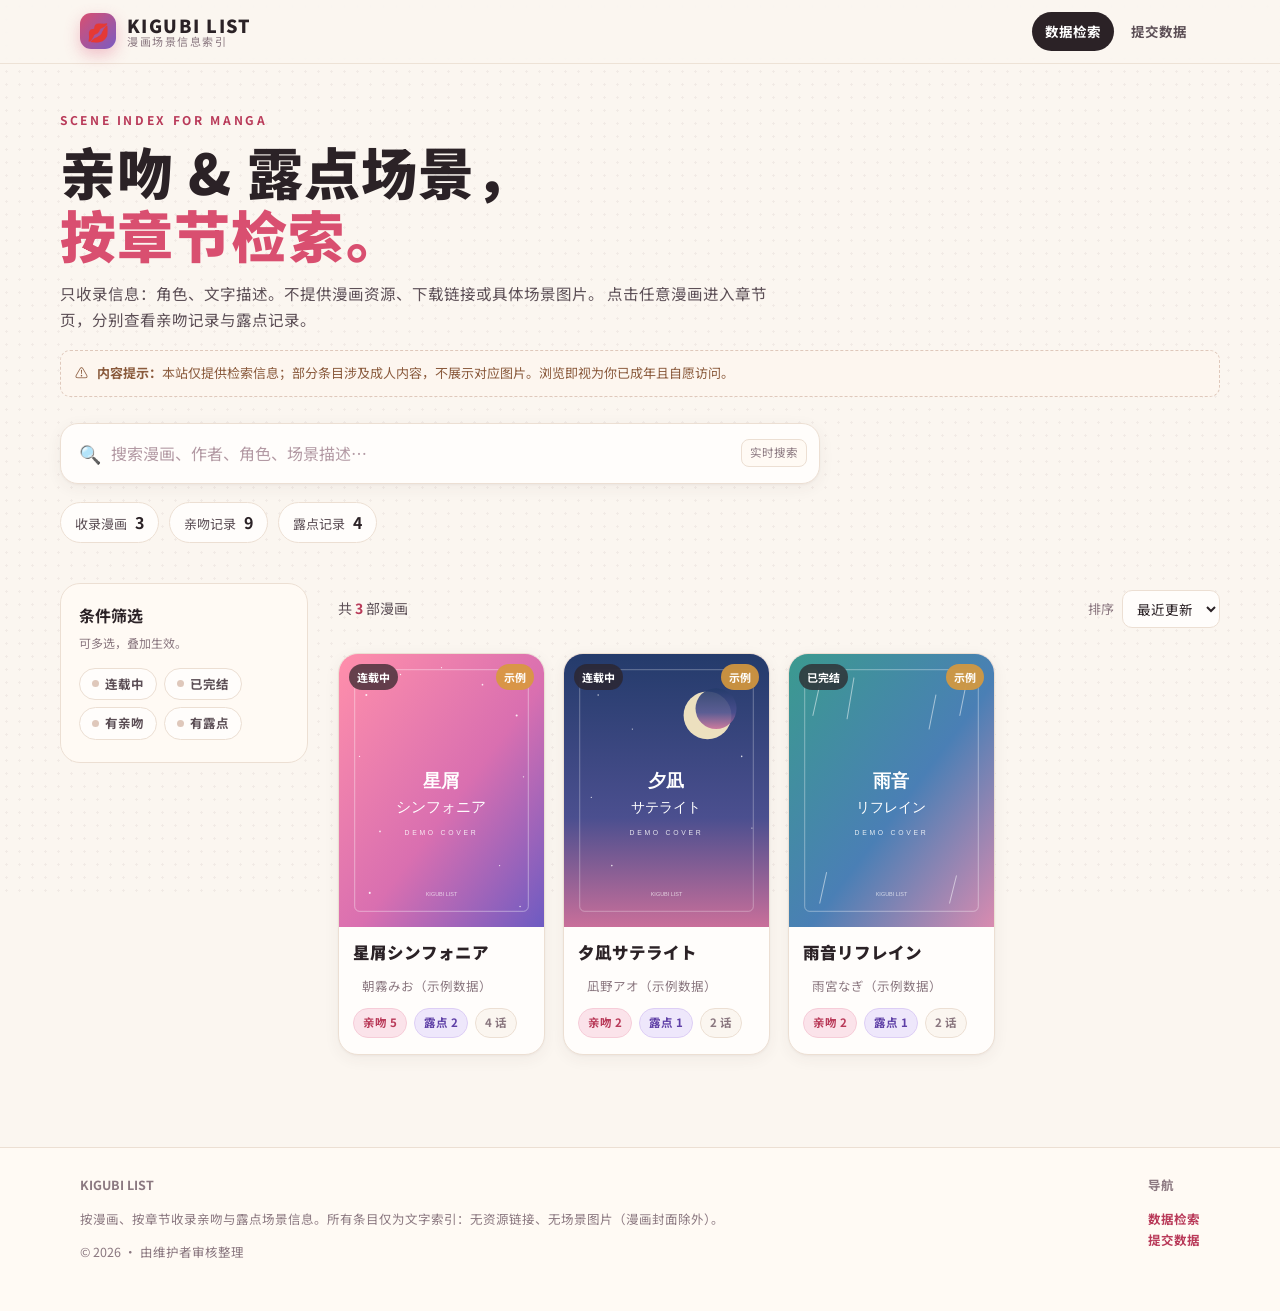
==== commit c15e1192: "update web" ====
--- a/index.html
+++ b/index.html
@@ -8,7 +8,7 @@
   <link rel="icon" href="data:image/svg+xml,<svg xmlns='http://www.w3.org/2000/svg' viewBox='0 0 100 100'><text y='.9em' font-size='90'>💋</text></svg>">
   <link rel="preconnect" href="https://fonts.googleapis.com">
   <link rel="preconnect" href="https://fonts.gstatic.com" crossorigin>
-  <link href="https://fonts.googleapis.com/css2?family=Zen+Kaku+Gothic+New:wght@400;500;700&family=Zen+Maru+Gothic:wght@500;900&display=swap" rel="stylesheet">
+  <link href="https://fonts.googleapis.com/css2?family=Noto+Sans+SC:wght@400;500;700;900&display=swap" rel="stylesheet">
   <link rel="stylesheet" href="assets/css/style.css">
 </head>
 <body>
@@ -26,7 +26,6 @@
       <nav class="nav-links" aria-label="主导航">
         <a data-nav href="index.html">数据检索</a>
         <a data-nav href="feedback.html">提交数据</a>
-        <a data-nav href="admin.html">审核流程</a>
       </nav>
     </div>
   </header>
@@ -95,12 +94,7 @@
       <div>
         <strong>导航</strong>
         <p><a href="index.html">数据检索</a><br>
-           <a href="feedback.html">提交数据</a><br>
-           <a href="admin.html">审核流程</a></p>
-      </div>
-      <div>
-        <strong>说明</strong>
-        <p>佐证图片仅用于维护者审核，<br>不会在网站展示或保存。</p>
+           <a href="feedback.html">提交数据</a></p>
       </div>
     </div>
   </footer>
--- a/assets/css/style.css
+++ b/assets/css/style.css
@@ -29,8 +29,8 @@
   --radius-lg: 20px;
   --radius-md: 14px;
   --radius-sm: 10px;
-  --font-display: "Zen Maru Gothic", "PingFang SC", "Microsoft YaHei", sans-serif;
-  --font-body: "Zen Kaku Gothic New", "PingFang SC", "Microsoft YaHei", sans-serif;
+  --font-display: "Noto Sans SC", "PingFang SC", "Hiragino Sans GB", "Source Han Sans SC", "Source Han Sans CN", "Microsoft YaHei", sans-serif;
+  --font-body: "Noto Sans SC", "PingFang SC", "Hiragino Sans GB", "Source Han Sans SC", "Source Han Sans CN", "Microsoft YaHei", sans-serif;
 }
 
 * { box-sizing: border-box; }
@@ -285,6 +285,26 @@
   color: var(--muted);
 }
 .empty-state .big { font-size: 32px; display: block; margin-bottom: 10px; }
+.empty-state .btn-primary,
+.empty-state .btn-ghost {
+  margin-top: 18px;
+  margin-left: 6px;
+  margin-right: 6px;
+}
+.empty-cta {
+  display: inline-block;
+  margin: 16px auto 0;
+  padding: 14px 22px;
+  border-radius: 999px;
+  background: linear-gradient(135deg, var(--rose) 0%, var(--rose-deep) 100%);
+  color: #fff;
+  font-weight: 900;
+  text-decoration: none;
+  box-shadow: 0 10px 22px rgba(217, 79, 112, 0.32);
+  transition: transform 0.15s ease, box-shadow 0.15s ease;
+}
+.empty-cta:hover { transform: translateY(-2px); box-shadow: 0 16px 30px rgba(217, 79, 112, 0.4); }
+.empty-sub { margin-top: 12px; font-size: 12.5px; color: var(--muted); }
 
 .manga-card {
   display: flex;
@@ -337,7 +357,24 @@
 .manga-title { margin: 0; font-family: var(--font-display); font-weight: 900; font-size: 16.5px; line-height: 1.35; }
 .manga-title a { color: var(--ink); }
 .manga-title a:hover { color: var(--rose-deep); }
-.manga-author { margin: 0; color: var(--muted); font-size: 12.5px; }
+.manga-author {
+  margin: 0;
+  padding: 2px 8px;
+  border: 1px solid transparent;
+  border-radius: 999px;
+  background: none;
+  color: var(--muted);
+  font-size: 12.5px;
+  font-family: inherit;
+  text-align: left;
+  cursor: pointer;
+  transition: color 0.15s ease, border-color 0.15s ease, background 0.15s ease;
+}
+.manga-author:hover {
+  color: var(--primary);
+  border-color: rgba(217, 79, 112, 0.28);
+  background: rgba(217, 79, 112, 0.06);
+}
 .manga-meta { display: flex; flex-wrap: wrap; gap: 7px; }
 .count-badge {
   display: inline-flex;
@@ -443,7 +480,24 @@
 .mode-btn.active { background: var(--ink); border-color: var(--ink); color: #fff; }
 
 .mode-option { position: relative; display: inline-flex; align-items: center; gap: 6px; }
-.mode-warn { font-size: 15px; line-height: 1; cursor: help; }
+.mode-warn {
+  width: 20px;
+  height: 20px;
+  border-radius: 50%;
+  background: linear-gradient(135deg, #f3c14d 0%, #d99a3c 100%);
+  color: #fff;
+  display: inline-grid;
+  place-items: center;
+  box-shadow: 0 2px 8px rgba(217, 154, 60, 0.35);
+  cursor: help;
+}
+.mode-warn-mark {
+  font-family: var(--font-display);
+  font-weight: 900;
+  font-size: 13px;
+  line-height: 1;
+  transform: translateY(-0.5px);
+}
 .mode-tip {
   position: absolute;
   bottom: calc(100% + 10px);
@@ -463,8 +517,8 @@
   pointer-events: none;
   z-index: 40;
   text-align: left;
-  font-size: 12.5px;
-  line-height: 1.5;
+  font-size: 14.5px;
+  line-height: 1.55;
 }
 .mode-tip::after {
   content: "";
@@ -476,7 +530,7 @@
   height: 12px;
   background: #2b2226;
 }
-.mode-option:hover .mode-tip, .mode-option:focus-within .mode-tip {
+.mode-option:hover .mode-tip {
   opacity: 1;
   visibility: visible;
   transform: translateX(-50%) translateY(-3px);
@@ -580,8 +634,8 @@
   place-items: center;
   font-size: 12px;
   font-weight: 900;
-  font-style: italic;
-  font-family: Georgia, serif;
+  font-style: normal;
+  font-family: var(--font-body);
   box-shadow: 0 3px 8px rgba(217, 154, 60, 0.35);
 }
 
@@ -590,8 +644,8 @@
   bottom: calc(100% + 10px);
   left: 50%;
   transform: translateX(-50%);
-  width: 240px;
-  max-width: min(240px, 80vw);
+  width: 280px;
+  max-width: min(280px, 80vw);
   background: #2b2226;
   color: #f8e9ea;
   border: 1px solid rgba(255, 255, 255, 0.08);
@@ -626,8 +680,9 @@
 }
 .node-tip-note {
   display: block;
-  font-size: 12.5px;
-  color: #e8cfd5;
+  font-size: 14.5px;
+  line-height: 1.55;
+  color: #f1dde2;
 }
 
 .chapter-list { display: grid; gap: 18px; }
@@ -795,7 +850,13 @@
 }
 
 .chapter-cells-title { font-weight: 700; font-size: 13.5px; margin: 0 0 8px; }
-.chapter-cells-hint { color: var(--muted); font-size: 12px; margin: -4px 0 12px; }
+.chapter-cells-hint {
+  color: var(--ink-soft);
+  font-family: var(--font-body);
+  font-size: 13px;
+  line-height: 1.65;
+  margin: -4px 0 12px;
+}
 .chapter-cells {
   display: flex;
   flex-wrap: wrap;
@@ -805,6 +866,51 @@
   border-radius: var(--radius-md);
   background: #fefbf8;
   min-height: 56px;
+}
+.cell-plus {
+  width: 24px;
+  height: 64px;
+  flex: 0 0 auto;
+  align-self: center;
+  border: none;
+  border-radius: 10px;
+  background: rgba(217, 79, 112, 0.14);
+  color: #9c3b56;
+  font-family: var(--font-display);
+  font-weight: 900;
+  font-size: 18px;
+  line-height: 1;
+  cursor: pointer;
+  opacity: 0.35;
+  transition: opacity 0.15s ease, background 0.15s ease, transform 0.15s ease;
+}
+.cell-plus:hover {
+  opacity: 1;
+  background: rgba(217, 79, 112, 0.22);
+  transform: translateY(-2px);
+}
+.cell-add {
+  width: 64px;
+  height: 64px;
+  flex: 0 0 auto;
+  align-self: center;
+  border: 1px dashed var(--line-strong);
+  border-radius: 16px;
+  background: #fdf6f8;
+  color: var(--rose-deep);
+  font-family: var(--font-display);
+  font-weight: 900;
+  font-size: 26px;
+  line-height: 1;
+  cursor: pointer;
+  opacity: 0.55;
+  transition: opacity 0.15s ease, background 0.15s ease, border-color 0.15s ease, transform 0.15s ease;
+}
+.cell-add:hover {
+  opacity: 1;
+  background: var(--rose-soft);
+  border-color: var(--rose);
+  transform: translateY(-2px);
 }
 .edit-cell { position: relative; width: 64px; height: 64px; border-radius: 15px; overflow: hidden; background: #efe6dd; border: 1px solid var(--line); }
 .edit-cell .cell-num {
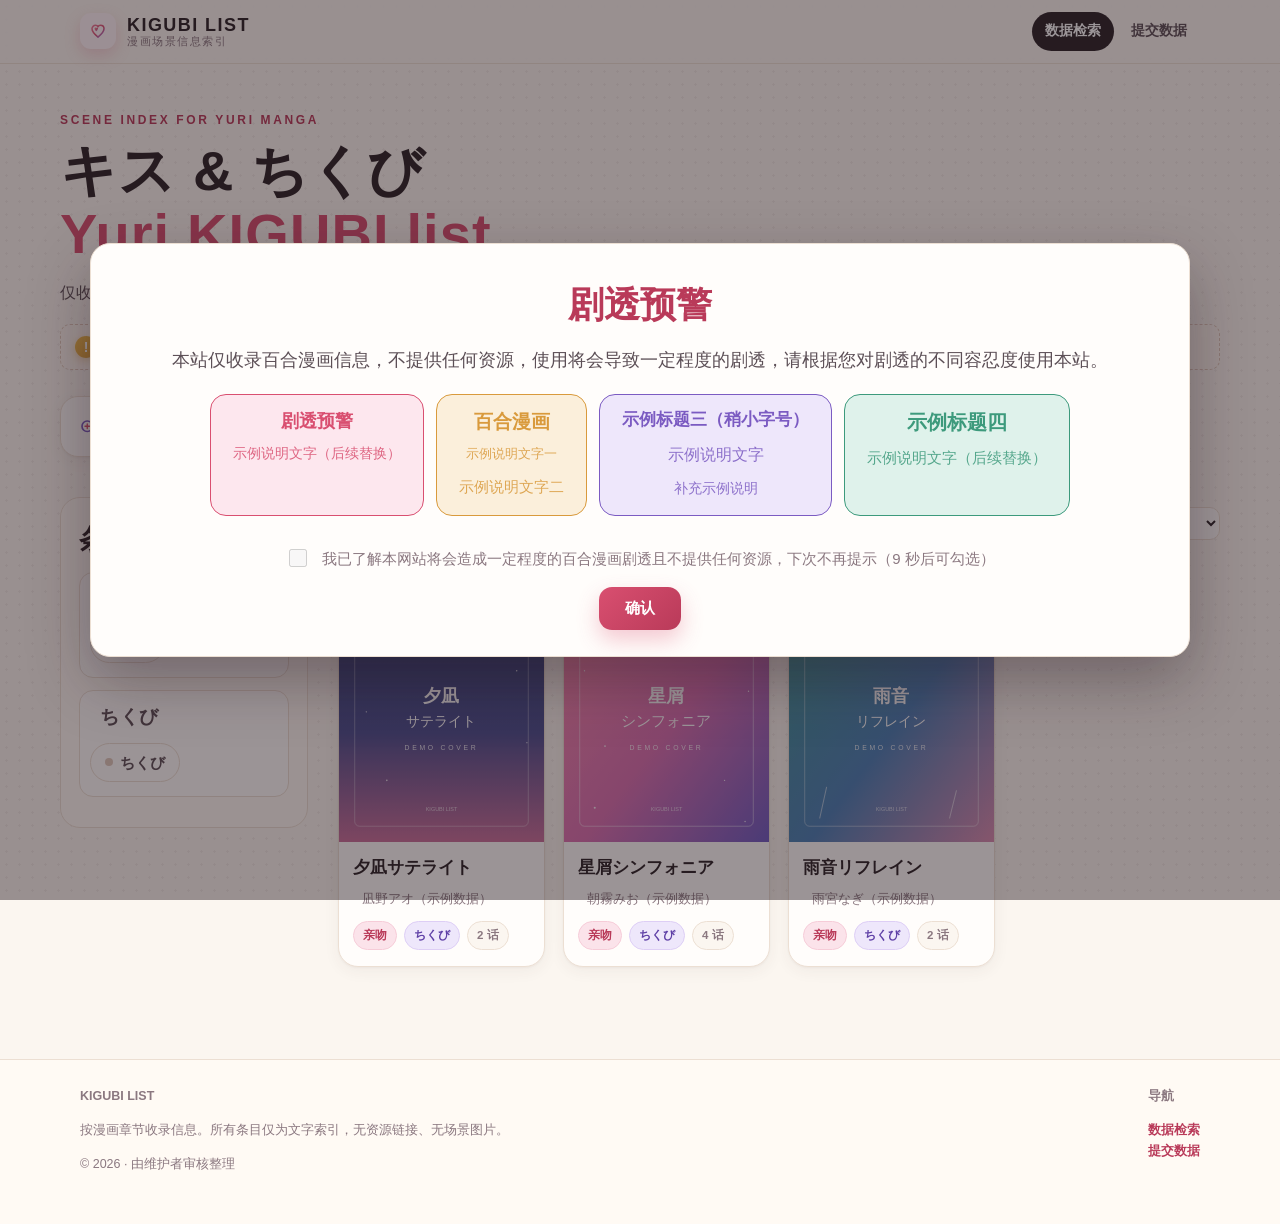
==== commit 4d6cbd52: "update" ====
--- a/index.html
+++ b/index.html
@@ -3,13 +3,9 @@
 <head>
   <meta charset="utf-8">
   <meta name="viewport" content="width=device-width, initial-scale=1">
-  <title>漫画亲吻·露点场景信息索引 | KIGUBI LIST</title>
-  <meta name="description" content="按漫画与章节收录亲吻场景和露点场景的信息索引。只提供角色与文字描述，不提供资源与具体场景图片。">
-  <link rel="icon" href="data:image/svg+xml,<svg xmlns='http://www.w3.org/2000/svg' viewBox='0 0 100 100'><text y='.9em' font-size='90'>💋</text></svg>">
-  <link rel="preconnect" href="https://fonts.googleapis.com">
-  <link rel="preconnect" href="https://fonts.gstatic.com" crossorigin>
-  <link href="https://fonts.googleapis.com/css2?family=Noto+Sans+SC:wght@400;500;700;900&display=swap" rel="stylesheet">
-  <link rel="stylesheet" href="assets/css/style.css">
+  <title>漫画亲吻·ちくび信息索引 | KIGUBI LIST</title>
+  <meta name="description" content="按漫画与章节收录亲吻场景和ちくび的信息索引。只提供角色与文字描述，不提供资源与具体场景图片。">
+  <link rel="icon" href="assets/favicon.svg">  <link rel="stylesheet" href="assets/css/style.css">
 </head>
 <body>
   <a class="skip-link" href="#main">跳到主要内容</a>
@@ -17,7 +13,7 @@
   <header class="site-header">
     <div class="nav-inner">
       <a class="brand" href="index.html" aria-label="KIGUBI LIST 首页">
-        <span class="brand-mark" aria-hidden="true">💋</span>
+        <span class="brand-mark" aria-hidden="true"><img src="assets/favicon.svg" alt="" class="brand-mark-icon"></span>
         <span class="brand-text">
           <span class="brand-name">KIGUBI LIST</span>
           <span class="brand-sub">漫画场景信息索引</span>
@@ -32,37 +28,37 @@
 
   <main id="main">
     <div class="wrap hero">
-      <p class="section-kicker">Scene Index for Manga</p>
-      <h1>亲吻 &amp; 露点场景，<br><span class="tone">按章节检索。</span></h1>
+      <p class="section-kicker">Scene Index for Yuri Manga</p>
+      <h1>キス &amp; ちくび<br><span class="tone">Yuri KIGUBI list</span></h1>
       <p class="hero-desc">
-        只收录信息：角色、文字描述。不提供漫画资源、下载链接或具体场景图片。
-        点击任意漫画进入章节页，分别查看亲吻记录与露点记录。
+        仅收录百合漫画信息：角色、文字描述。不提供漫画资源、下载链接或具体场景图片。
       </p>
 
       <div class="hero-notice" role="note">
-        <span aria-hidden="true">⚠️</span>
-        <span><strong>内容提示：</strong>本站仅提供检索信息；部分条目涉及成人内容，不展示对应图片。浏览即视为你已成年且自愿访问。</span>
+        <span class="hero-warn-icon" aria-hidden="true">!</span>
+        <span><strong>内容提示：</strong>本站提供的信息可能造成一定程度的剧透</span>
       </div>
 
       <div class="search-shell">
-        <span class="icon" aria-hidden="true">🔍</span>
-        <input id="searchInput" type="search" placeholder="搜索漫画、作者、角色、场景描述…" autocomplete="off">
+        <span class="icon search-icon" aria-hidden="true"><svg viewBox="0 0 24 24" width="18" height="18" fill="none" stroke="currentColor" stroke-width="2.2" stroke-linecap="round" stroke-linejoin="round"><circle cx="11" cy="11" r="7"></circle><line x1="16.5" y1="16.5" x2="21" y2="21"></line><path d="M8 11h6M11 8v6" stroke="#d94f70" stroke-width="1.8"></path></svg></span>
+        <input id="searchInput" type="search" placeholder="搜索漫画、作者…" autocomplete="off">
         <span class="search-hint">实时搜索</span>
       </div>
 
-      <div class="hero-stats" aria-label="数据统计">
-        <span class="stat-pill">收录漫画 <strong id="statManga">0</strong></span>
-        <span class="stat-pill">亲吻记录 <strong id="statKiss">0</strong></span>
-        <span class="stat-pill">露点记录 <strong id="statNudity">0</strong></span>
       </div>
-    </div>
 
     <div class="wrap page">
       <div class="library">
         <aside class="filters" aria-label="条件筛选">
           <h2>条件筛选</h2>
-          <p class="hint">可多选，叠加生效。</p>
-          <div class="filter-cloud" id="filterCloud"></div>
+          <div class="filter-box">
+            <div class="filter-box-title">亲吻</div>
+            <div class="filter-cloud" id="kissFilterCloud"></div>
+          </div>
+          <div class="filter-box">
+            <div class="filter-box-title">ちくび</div>
+            <div class="filter-cloud" id="nudityFilterCloud"></div>
+          </div>
           <button class="clear-filters" id="clearFilters" type="button" style="display:none">清除筛选</button>
         </aside>
 
@@ -72,9 +68,8 @@
             <div class="select-wrap">
               <label for="sortSelect">排序</label>
               <select id="sortSelect">
-                <option value="recent" selected>最近更新</option>
-                <option value="title">标题</option>
-                <option value="chapters">章节最多</option>
+                <option value="title" selected>标题</option>
+                <option value="chapters">章节数</option>
               </select>
             </div>
           </div>
@@ -88,7 +83,7 @@
     <div class="footer-inner">
       <div class="grow">
         <strong>KIGUBI LIST</strong>
-        <p>按漫画、按章节收录亲吻与露点场景信息。所有条目仅为文字索引：无资源链接、无场景图片（漫画封面除外）。</p>
+        <p>按漫画章节收录信息。所有条目仅为文字索引，无资源链接、无场景图片。</p>
         <p>© <span data-year>2025</span> · 由维护者审核整理</p>
       </div>
       <div>
@@ -99,6 +94,38 @@
     </div>
   </footer>
 
+  <div class="spoiler-modal" id="spoilerModal" hidden>
+    <div class="spoiler-card" role="dialog" aria-labelledby="spoilerTitle">
+      <h1 id="spoilerTitle">剧透预警</h1>
+      <p class="spoiler-sub">本站仅收录百合漫画信息，不提供任何资源，使用将会导致一定程度的剧透，请根据您对剧透的不同容忍度使用本站。</p>
+      <div class="spoiler-grid">
+        <div class="spoiler-mini" style="background:#fde7ee; color:#d94f70;">
+          <span class="spoiler-mini-title" style="font-size:18px;">剧透预警</span>
+          <span class="spoiler-mini-desc" style="font-size:14px;">示例说明文字（后续替换）</span>
+        </div>
+        <div class="spoiler-mini" style="background:#fbefdb; color:#d99a3c;">
+          <span class="spoiler-mini-title" style="font-size:19px;">百合漫画</span>
+          <span class="spoiler-mini-desc" style="font-size:13px;">示例说明文字一</span>
+          <span class="spoiler-mini-desc" style="font-size:15px;">示例说明文字二</span>
+        </div>
+        <div class="spoiler-mini" style="background:#eee7fb; color:#7b5bc2;">
+          <span class="spoiler-mini-title" style="font-size:17px;">示例标题三（稍小字号）</span>
+          <span class="spoiler-mini-desc" style="font-size:16px;">示例说明文字</span>
+          <span class="spoiler-mini-desc" style="font-size:14px;">补充示例说明</span>
+        </div>
+        <div class="spoiler-mini" style="background:#dff2eb; color:#3d9a7c;">
+          <span class="spoiler-mini-title" style="font-size:20px;">示例标题四</span>
+          <span class="spoiler-mini-desc" style="font-size:15px;">示例说明文字（后续替换）</span>
+        </div>
+      </div>
+      <label class="check-row spoiler-check">
+        <input type="checkbox" id="spoilerNever" disabled>
+        <span id="spoilerNeverLabel">我已了解本网站将会造成一定程度的百合漫画剧透且不提供任何资源，下次不再提示（10 秒后可勾选）</span>
+      </label>
+      <button class="btn-primary" id="spoilerConfirm" type="button">确认</button>
+    </div>
+  </div>
+
   <script src="data/config.js"></script>
   <script src="data/manga-data.js"></script>
   <script src="assets/js/app.js"></script>
--- a/assets/css/style.css
+++ b/assets/css/style.css
@@ -114,11 +114,11 @@
   border-radius: 11px;
   display: grid;
   place-items: center;
-  background: linear-gradient(135deg, var(--rose) 0%, var(--violet) 100%);
-  color: #fff;
-  font-size: 18px;
-  box-shadow: 0 6px 16px rgba(217, 79, 112, 0.32);
-}
+  background: #fff5f7;
+  box-shadow: 0 6px 16px rgba(217, 79, 112, 0.22);
+}
+.brand-mark svg,
+.brand-mark img { width: 22px; height: 22px; display: block; }
 .brand-text { display: flex; flex-direction: column; line-height: 1.1; }
 .brand-name { font-family: var(--font-display); font-weight: 900; font-size: 18px; letter-spacing: 0.08em; }
 .brand-sub { font-size: 11px; color: var(--muted); letter-spacing: 0.14em; }
@@ -159,6 +159,21 @@
   gap: 9px;
   align-items: flex-start;
 }
+.hero-warn-icon {
+  flex-shrink: 0;
+  width: 22px;
+  height: 22px;
+  border-radius: 50%;
+  background: linear-gradient(135deg, #f3c14d 0%, #d99a3c 100%);
+  color: #fff;
+  display: inline-grid;
+  place-items: center;
+  font-size: 14px;
+  font-weight: 900;
+  font-family: var(--font-display);
+  line-height: 1;
+  box-shadow: 0 3px 8px rgba(217, 154, 60, 0.35);
+}
 
 .search-shell {
   margin-top: 26px;
@@ -173,7 +188,9 @@
   max-width: 760px;
 }
 .search-shell:focus-within { border-color: var(--rose); box-shadow: 0 0 0 4px rgba(217, 79, 112, 0.12); }
-.search-shell .icon { font-size: 18px; color: var(--muted); flex-shrink: 0; }
+.search-shell .icon { color: var(--muted); flex-shrink: 0; display: inline-flex; align-items: center; }
+.search-shell .search-icon { color: var(--violet); }
+.search-shell .search-icon svg { display: block; }
 .search-shell input {
   flex: 1;
   border: 0;
@@ -231,29 +248,29 @@
   padding: 18px;
 }
 .filters h2 {
-  margin: 0 0 4px;
+  margin: 0 0 8px;
   font-family: var(--font-display);
-  font-size: 16px;
-}
-.filters .hint { margin: 0 0 14px; color: var(--muted); font-size: 12px; }
-.filter-cloud { display: flex; flex-wrap: wrap; gap: 7px; padding-bottom: 4px; }
+  font-size: 28px;
+}
+.filters .hint { margin: 0 0 16px; color: var(--muted); font-size: 14px; }
+.filter-cloud { display: flex; flex-wrap: wrap; gap: 8px; padding-bottom: 4px; }
 .filter-chip {
   display: inline-flex;
   align-items: center;
-  gap: 6px;
+  gap: 7px;
   border: 1px solid var(--line);
   background: var(--card);
   color: var(--ink-soft);
-  font: 700 12.5px/1 var(--font-body);
-  padding: 9px 12px;
+  font: 700 15px/1 var(--font-body);
+  padding: 11px 14px;
   border-radius: 999px;
   cursor: pointer;
   transition: all 0.15s ease;
 }
 .filter-chip::before {
   content: "";
-  width: 7px;
-  height: 7px;
+  width: 8px;
+  height: 8px;
   border-radius: 50%;
   background: var(--line-strong);
   transition: background 0.15s ease;
@@ -261,15 +278,30 @@
 .filter-chip:hover { border-color: var(--rose); color: var(--rose-deep); }
 .filter-chip.selected { background: var(--ink); border-color: var(--ink); color: #fff; }
 .filter-chip.selected::before { background: var(--rose); }
+.filter-box {
+  border: 1px solid var(--line);
+  border-radius: 14px;
+  padding: 10px;
+  margin-bottom: 12px;
+  background: var(--card);
+}
+.filter-box-title {
+  margin: 0 10px 9px;
+  font-family: var(--font-display);
+  font-size: 19px;
+  font-weight: 900;
+  color: var(--ink-soft);
+  letter-spacing: 0.03em;
+}
 .clear-filters {
-  margin-top: 14px;
+  margin-top: 16px;
   width: 100%;
   border: 0;
   background: transparent;
   color: var(--rose-deep);
-  font: 700 13px var(--font-body);
+  font: 700 15px var(--font-body);
   cursor: pointer;
-  padding: 6px;
+  padding: 8px;
   border-radius: 9px;
 }
 .clear-filters:hover { background: var(--rose-soft); }
@@ -389,6 +421,8 @@
 .count-badge.kiss { background: var(--rose-soft); color: var(--rose-deep); border-color: #f6ccd8; }
 .count-badge.nudity { background: var(--violet-soft); color: var(--violet-deep); border-color: #ddcef5; }
 .count-badge.chapters { background: var(--paper); color: var(--muted); border-color: var(--line); }
+.count-badge.kiss.off,
+.count-badge.nudity.off { background: #f3ede8; color: var(--muted); border-color: var(--line); }
 
 /* ---------- 详情页 ---------- */
 .back-link {
@@ -437,6 +471,80 @@
 .detail-meta span { display: inline-flex; align-items: center; gap: 6px; }
 .detail-meta .label { color: var(--muted); }
 .detail-desc { margin: 0; color: var(--ink-soft); font-size: 14.5px; max-width: 720px; }
+.detail-tags { display: flex; flex-wrap: wrap; gap: 10px; margin: 6px 0 0; }
+.detail-tag-item { position: relative; display: inline-flex; }
+.detail-tag {
+  display: inline-flex;
+  align-items: center;
+  padding: 6px 14px;
+  border-radius: 999px;
+  background: var(--paper-2);
+  border: 1px solid var(--line-strong);
+  color: var(--ink-soft);
+  font-size: 14px;
+  font-weight: 700;
+  line-height: 1.4;
+}
+.detail-tag.pink,
+.detail-tag.has-note {
+  color: var(--rose-deep);
+  border-color: #f6ccd8;
+  background: var(--rose-soft);
+}
+.detail-tag.has-note {
+  cursor: help;
+}
+.tag-note-mark {
+  width: 16px;
+  height: 16px;
+  border-radius: 50%;
+  background: var(--amber);
+  color: #fff;
+  display: inline-grid;
+  place-items: center;
+  font-size: 12px;
+  font-weight: 700;
+  font-style: italic;
+  font-family: Georgia, "Times New Roman", "Songti SC", serif;
+  line-height: 1;
+  margin-left: 6px;
+  box-shadow: 0 2px 6px rgba(217, 154, 60, 0.35);
+}
+.tag-tip {
+  position: absolute;
+  bottom: calc(100% + 10px);
+  left: 50%;
+  transform: translateX(-50%);
+  width: 260px;
+  max-width: min(260px, 80vw);
+  background: #2b2226;
+  color: #f8e9ea;
+  border: 1px solid rgba(255, 255, 255, 0.08);
+  border-radius: 14px;
+  padding: 10px 12px;
+  box-shadow: 0 14px 34px rgba(40, 20, 28, 0.35);
+  font-size: 14.5px;
+  line-height: 1.55;
+  opacity: 0;
+  visibility: hidden;
+  transition: opacity 0.16s ease, transform 0.16s ease, visibility 0.16s ease;
+  pointer-events: none;
+  z-index: 40;
+}
+.tag-tip::after {
+  content: "";
+  position: absolute;
+  left: 50%;
+  bottom: -6px;
+  transform: translateX(-50%) rotate(45deg);
+  width: 12px;
+  height: 12px;
+  background: #2b2226;
+}
+.detail-tag-item:hover .tag-tip { opacity: 1; visibility: visible; transform: translateX(-50%) translateY(-3px); }
+.record-item .tag-chips { margin: 7px 0 0; }
+.record-item .detail-tag { font-size: 12.5px; padding: 4px 11px; }
+.chapter-card > .tag-chips { margin: 14px 0 2px; padding: 0 18px; justify-content: flex-start; width: 100%; box-sizing: border-box; }
 .detail-note {
   margin-top: auto;
 }
@@ -492,11 +600,12 @@
   cursor: help;
 }
 .mode-warn-mark {
-  font-family: var(--font-display);
+  font-family: var(--font-body);
   font-weight: 900;
-  font-size: 13px;
+  font-size: 15px;
   line-height: 1;
-  transform: translateY(-0.5px);
+  display: block;
+  transform: none;
 }
 .mode-tip {
   position: absolute;
@@ -625,17 +734,18 @@
 .chapter-node-wrap { position: relative; display: inline-flex; align-items: center; gap: 5px; }
 
 .node-note-mark {
-  width: 18px;
-  height: 18px;
+  width: 19px;
+  height: 19px;
   border-radius: 50%;
   background: var(--amber);
   color: #fff;
   display: inline-grid;
   place-items: center;
-  font-size: 12px;
-  font-weight: 900;
-  font-style: normal;
-  font-family: var(--font-body);
+  font-size: 14px;
+  font-weight: 700;
+  font-style: italic;
+  font-family: Georgia, "Times New Roman", "Songti SC", serif;
+  line-height: 1;
   box-shadow: 0 3px 8px rgba(217, 154, 60, 0.35);
 }
 
@@ -690,12 +800,13 @@
   background: var(--card);
   border: 1px solid var(--line);
   border-radius: var(--radius-lg);
-  overflow: hidden;
+  overflow: visible;
   box-shadow: var(--shadow-sm);
 }
 .chapter-head {
   padding: 14px 18px;
   border-bottom: 1px solid var(--line);
+  border-radius: var(--radius-lg) var(--radius-lg) 0 0;
   display: flex;
   align-items: center;
   gap: 12px;
@@ -715,7 +826,7 @@
 }
 .chapter-head h3 { margin: 0; font-family: var(--font-display); font-size: 16px; }
 .chapter-grid { display: grid; grid-template-columns: 1fr 1fr; gap: 14px; padding: 14px; }
-.record-panel { border: 1px solid var(--line); border-radius: var(--radius-md); overflow: hidden; background: #fff; }
+.record-panel { border: 1px solid var(--line); border-radius: var(--radius-md); overflow: visible; background: #fff; }
 .record-head {
   margin: 0;
   padding: 10px 14px;
@@ -724,6 +835,7 @@
   display: flex;
   align-items: center;
   gap: 8px;
+  border-radius: var(--radius-md) var(--radius-md) 0 0;
 }
 .record-head.kiss { background: var(--rose-soft); color: var(--rose-deep); }
 .record-head.nudity { background: var(--violet-soft); color: var(--violet-deep); }
@@ -738,8 +850,8 @@
 }
 .record-item.kiss { border-left: 3px solid var(--rose); }
 .record-item.nudity { border-left: 3px solid var(--violet); }
-.record-top { display: flex; align-items: center; gap: 8px; flex-wrap: wrap; }
-.record-chars { font-size: 13px; font-weight: 700; color: var(--ink); }
+.record-top { display: flex; align-items: center; gap: 8px; flex-wrap: wrap; margin-top: 2px; }
+.record-chars { font-size: 15.5px; font-weight: 700; color: var(--ink); position: relative; top: 2px; }
 .record-chars::before { content: "—"; color: var(--muted); margin-right: 8px; }
 .record-note { margin: 8px 0 0; font-size: 13.5px; color: var(--ink-soft); }
 .record-empty {
@@ -849,13 +961,13 @@
   cursor: pointer;
 }
 
-.chapter-cells-title { font-weight: 700; font-size: 13.5px; margin: 0 0 8px; }
+.chapter-cells-title { font-weight: 700; font-size: 16px; margin: 0 0 10px; }
 .chapter-cells-hint {
   color: var(--ink-soft);
   font-family: var(--font-body);
-  font-size: 13px;
-  line-height: 1.65;
-  margin: -4px 0 12px;
+  font-size: 15px;
+  line-height: 1.7;
+  margin: -6px 0 14px;
 }
 .chapter-cells {
   display: flex;
@@ -866,6 +978,134 @@
   border-radius: var(--radius-md);
   background: #fefbf8;
   min-height: 56px;
+}
+.tag-assign {
+  margin-top: 20px;
+  padding: 16px;
+  border: 1px solid var(--line);
+  border-radius: var(--radius-md);
+  background: var(--paper-2);
+}
+.tag-assign-row {
+  display: flex;
+  align-items: flex-end;
+  flex-wrap: wrap;
+  gap: 10px;
+  margin-top: 12px;
+}
+.tag-assign-row label {
+  display: flex;
+  align-items: center;
+  gap: 8px;
+  font-size: 15px;
+  font-weight: 700;
+  color: var(--ink-soft);
+  margin: 0;
+}
+.tag-assign-row .select {
+  width: 150px;
+  font-size: 16px;
+  padding: 10px 12px;
+}
+.tag-assign-existing {
+  margin-top: 14px;
+}
+.tag-assign-existing-label {
+  display: block;
+  font-size: 15px;
+  font-weight: 700;
+  color: var(--ink-soft);
+  margin-bottom: 10px;
+}
+.tag-assign-chips {
+  display: flex;
+  flex-wrap: wrap;
+  gap: 9px;
+}
+.tag-pick-chip {
+  border: 1px solid var(--line);
+  background: var(--card);
+  color: var(--ink-soft);
+  font: 700 15px/1 var(--font-body);
+  padding: 10px 14px;
+  border-radius: 999px;
+  cursor: pointer;
+  transition: all 0.15s ease;
+}
+.tag-pick-chip:hover {
+  border-color: var(--rose);
+  color: var(--rose-deep);
+  background: var(--rose-soft);
+}
+.tag-assign-new-row {
+  display: flex;
+  flex-wrap: wrap;
+  align-items: flex-end;
+  gap: 10px;
+  margin-top: 14px;
+}
+.tag-assign-new-row .input {
+  width: 260px;
+  font-size: 16px;
+  padding: 10px 12px;
+}
+.tag-assign-new-row .btn-ghost {
+  font-size: 15px;
+  padding: 10px 16px;
+}
+.tag-assign-list {
+  list-style: none;
+  margin: 14px 0 0;
+  padding: 0;
+  display: flex;
+  flex-wrap: wrap;
+  gap: 10px;
+}
+.tag-assign-list li {
+  display: inline-flex;
+  align-items: center;
+  gap: 10px;
+  background: var(--card);
+  border: 1px solid var(--line);
+  border-radius: 999px;
+  padding: 9px 12px 9px 16px;
+  font-size: 15px;
+  font-weight: 700;
+}
+.tag-assign-list .tag-assign-remove {
+  border: none;
+  background: transparent;
+  color: var(--muted);
+  font-size: 19px;
+  line-height: 1;
+  cursor: pointer;
+  padding: 2px 5px;
+  border-radius: 6px;
+}
+.tag-assign-list .tag-assign-remove:hover {
+  background: var(--rose-soft);
+  color: var(--rose-deep);
+}
+.tags-notes {
+  margin-top: 22px;
+  padding: 16px 18px;
+  border: 1px solid var(--line);
+  border-radius: var(--radius-md);
+  background: var(--paper-2);
+}
+.tags-notes-list {
+  margin: 10px 0 0;
+  padding-left: 22px;
+  font-size: 15px;
+  line-height: 1.85;
+  color: var(--ink-soft);
+}
+.tags-notes-list code {
+  background: #f3e8e0;
+  border-radius: 6px;
+  padding: 2px 8px;
+  font-family: Consolas, "Courier New", monospace;
+  font-size: 13.5px;
 }
 .cell-plus {
   width: 24px;
@@ -1037,8 +1277,8 @@
 }
 .file-error { margin-top: 10px; color: #c0392b; font-size: 12.5px; font-weight: 700; }
 
-.check-row { display: flex; align-items: flex-start; gap: 10px; font-size: 13.5px; color: var(--ink-soft); }
-.check-row input { width: 16px; height: 16px; margin-top: 3px; accent-color: var(--rose); }
+.check-row { display: flex; align-items: flex-start; gap: 12px; font-size: 15px; color: var(--ink-soft); margin-top: 30px; }
+.check-row input { width: 18px; height: 18px; margin-top: 3px; accent-color: var(--rose); }
 
 .submit-row { display: flex; align-items: center; gap: 14px; margin-top: 22px; }
 .btn-primary {
@@ -1078,6 +1318,49 @@
   border-radius: 18px;
   box-shadow: 0 24px 60px rgba(40, 20, 28, 0.35);
   padding: 20px;
+}
+.spoiler-modal {
+  position: fixed;
+  inset: 0;
+  z-index: 80;
+  background: rgba(35, 22, 28, 0.45);
+  display: flex;
+  align-items: center;
+  justify-content: center;
+  padding: 20px;
+}
+.spoiler-modal[hidden] { display: none; }
+.spoiler-card {
+  width: min(1100px, calc(100vw - 36px));
+  max-height: calc(100vh - 36px);
+  overflow: auto;
+  background: var(--card);
+  border: 1px solid var(--line);
+  border-radius: 20px;
+  box-shadow: 0 24px 60px rgba(40, 20, 28, 0.35);
+  padding: 30px 30px 26px;
+  text-align: center;
+}
+.spoiler-card h1 { margin: 0 0 10px; font-family: var(--font-display); font-size: 36px; color: var(--rose-deep); }
+.spoiler-sub { margin: 0 0 18px; font-size: 18px; color: var(--ink-soft); font-weight: 500; }
+.spoiler-grid { display: flex; flex-wrap: wrap; justify-content: center; gap: 12px; margin: 0 0 22px; }
+.spoiler-mini {
+  padding: 14px 22px;
+  border-radius: 16px;
+  border: 1.5px solid currentColor;
+  display: inline-flex;
+  flex-direction: column;
+  align-items: center;
+  gap: 9px;
+  width: auto;
+  max-width: 240px;
+}
+.spoiler-mini-title { font-weight: 900; font-size: 16px; line-height: 1.35; }
+.spoiler-mini-desc { font-size: 15px; opacity: 0.85; }
+.spoiler-check { justify-content: center; margin-bottom: 16px; }
+.spoiler-check input:disabled + span { color: var(--muted); }
+@media (max-width: 640px) {
+  .spoiler-grid { grid-template-columns: repeat(2, 1fr); }
 }
 .modal-hint { color: var(--ink-soft); font-size: 13.5px; margin: 0 0 14px; }
 .modal-actions { display: flex; flex-wrap: wrap; gap: 10px; margin-top: 14px; align-items: center; }
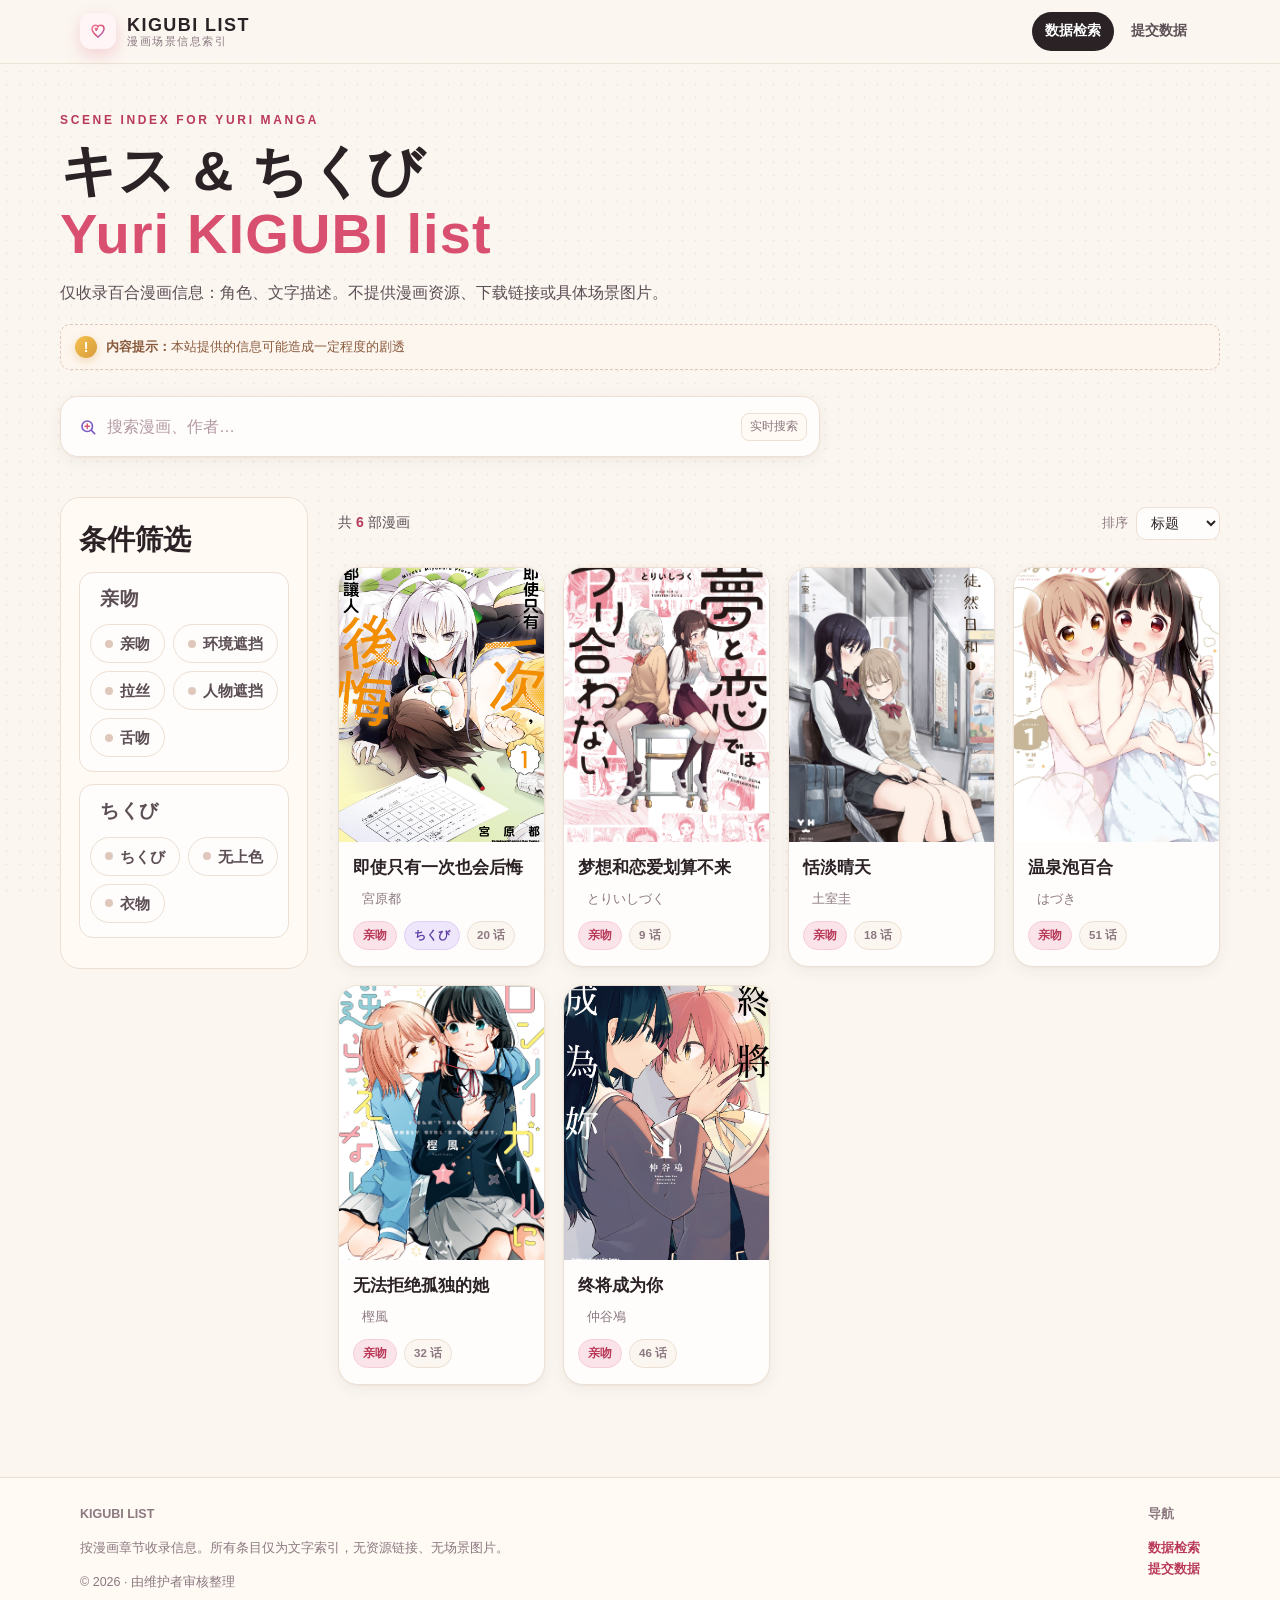
==== commit a3be382b: "update" ====
--- a/index.html
+++ b/index.html
@@ -94,6 +94,7 @@
     </div>
   </footer>
 
+  <!--  
   <div class="spoiler-modal" id="spoilerModal" hidden>
     <div class="spoiler-card" role="dialog" aria-labelledby="spoilerTitle">
       <h1 id="spoilerTitle">剧透预警</h1>
@@ -104,7 +105,7 @@
           <span class="spoiler-mini-desc" style="font-size:14px;">示例说明文字（后续替换）</span>
         </div>
         <div class="spoiler-mini" style="background:#fbefdb; color:#d99a3c;">
-          <span class="spoiler-mini-title" style="font-size:19px;">百合漫画</span>
+          <span class="spoiler-mini-title" style="font-size:19px;">示例示例</span>
           <span class="spoiler-mini-desc" style="font-size:13px;">示例说明文字一</span>
           <span class="spoiler-mini-desc" style="font-size:15px;">示例说明文字二</span>
         </div>
@@ -125,6 +126,7 @@
       <button class="btn-primary" id="spoilerConfirm" type="button">确认</button>
     </div>
   </div>
+  -->
 
   <script src="data/config.js"></script>
   <script src="data/manga-data.js"></script>
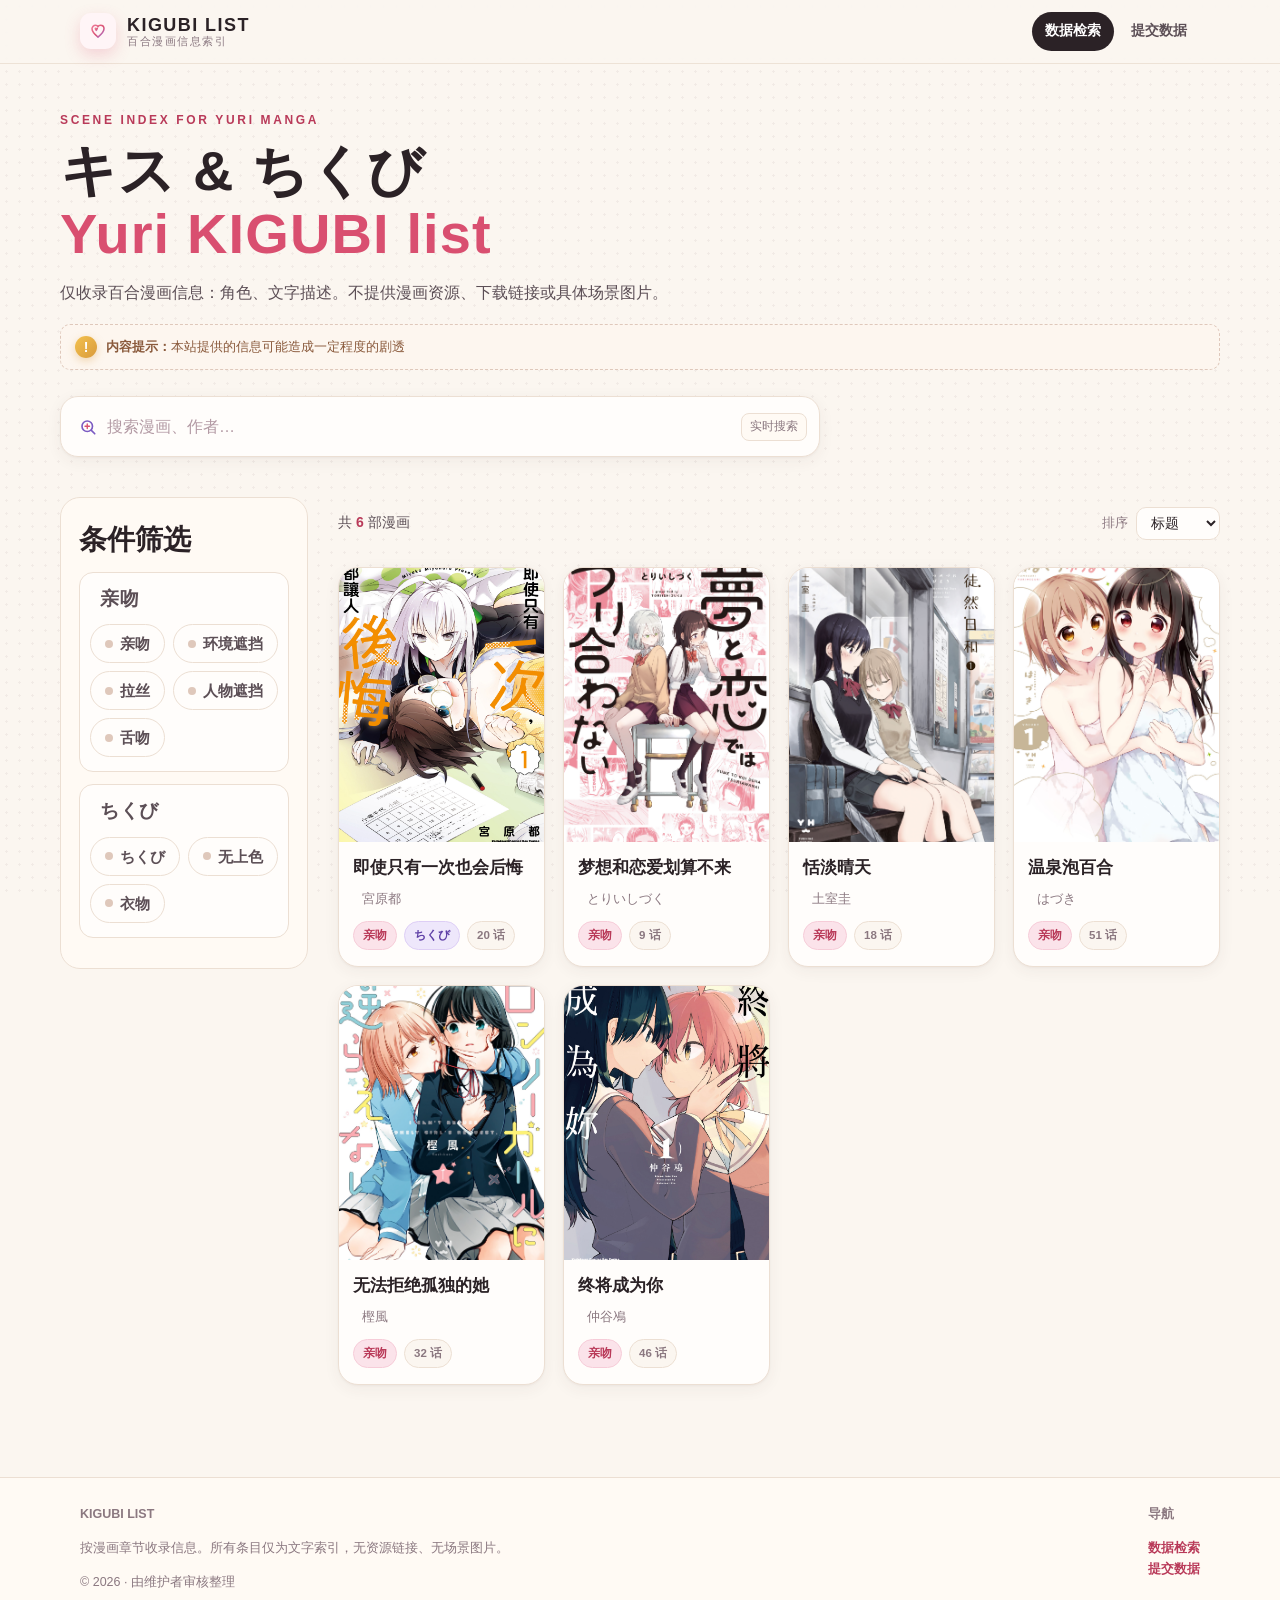
==== commit eca54de5: "update" ====
--- a/index.html
+++ b/index.html
@@ -16,7 +16,7 @@
         <span class="brand-mark" aria-hidden="true"><img src="assets/favicon.svg" alt="" class="brand-mark-icon"></span>
         <span class="brand-text">
           <span class="brand-name">KIGUBI LIST</span>
-          <span class="brand-sub">漫画场景信息索引</span>
+          <span class="brand-sub">百合漫画信息索引</span>
         </span>
       </a>
       <nav class="nav-links" aria-label="主导航">
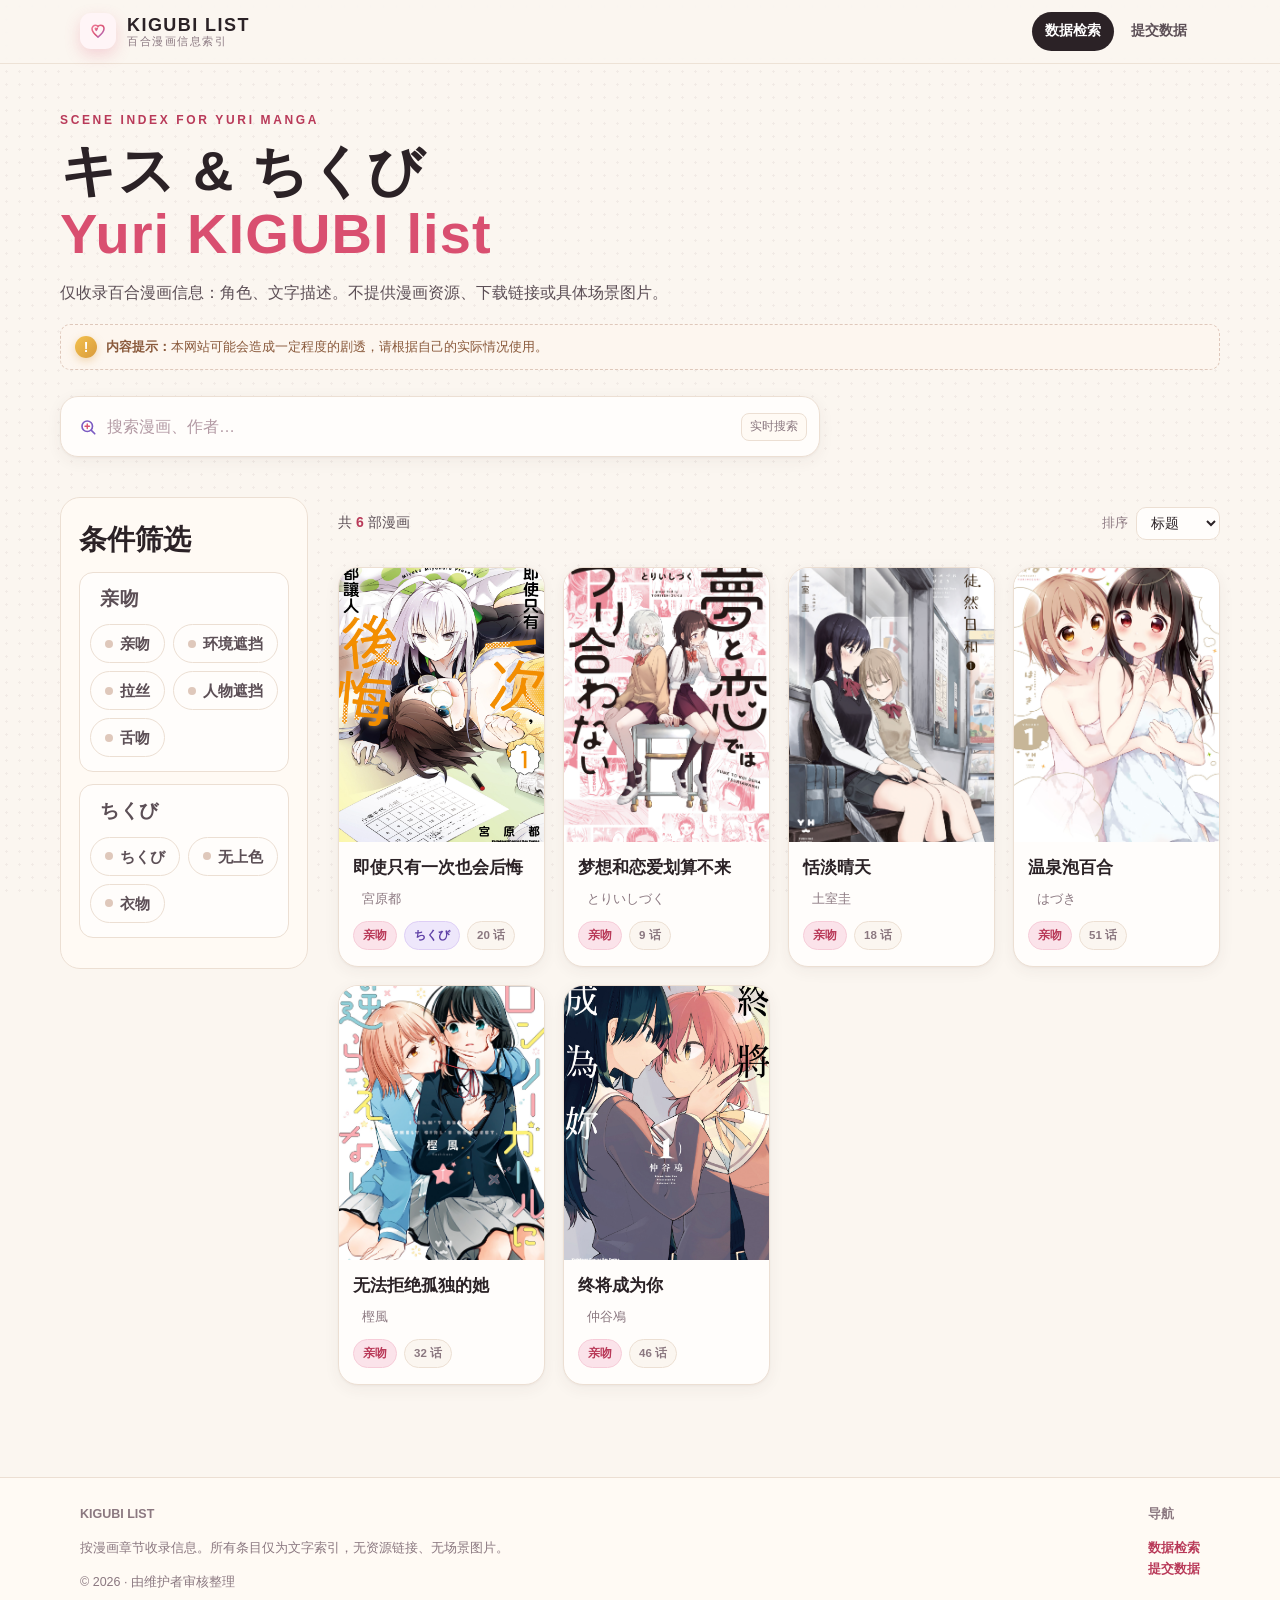
==== commit 428cf689: "modify feedback" ====
--- a/index.html
+++ b/index.html
@@ -36,7 +36,7 @@
 
       <div class="hero-notice" role="note">
         <span class="hero-warn-icon" aria-hidden="true">!</span>
-        <span><strong>内容提示：</strong>本站提供的信息可能造成一定程度的剧透</span>
+        <span><strong>内容提示：</strong>本网站可能会造成一定程度的剧透，请根据自己的实际情况使用。</span>
       </div>
 
       <div class="search-shell">
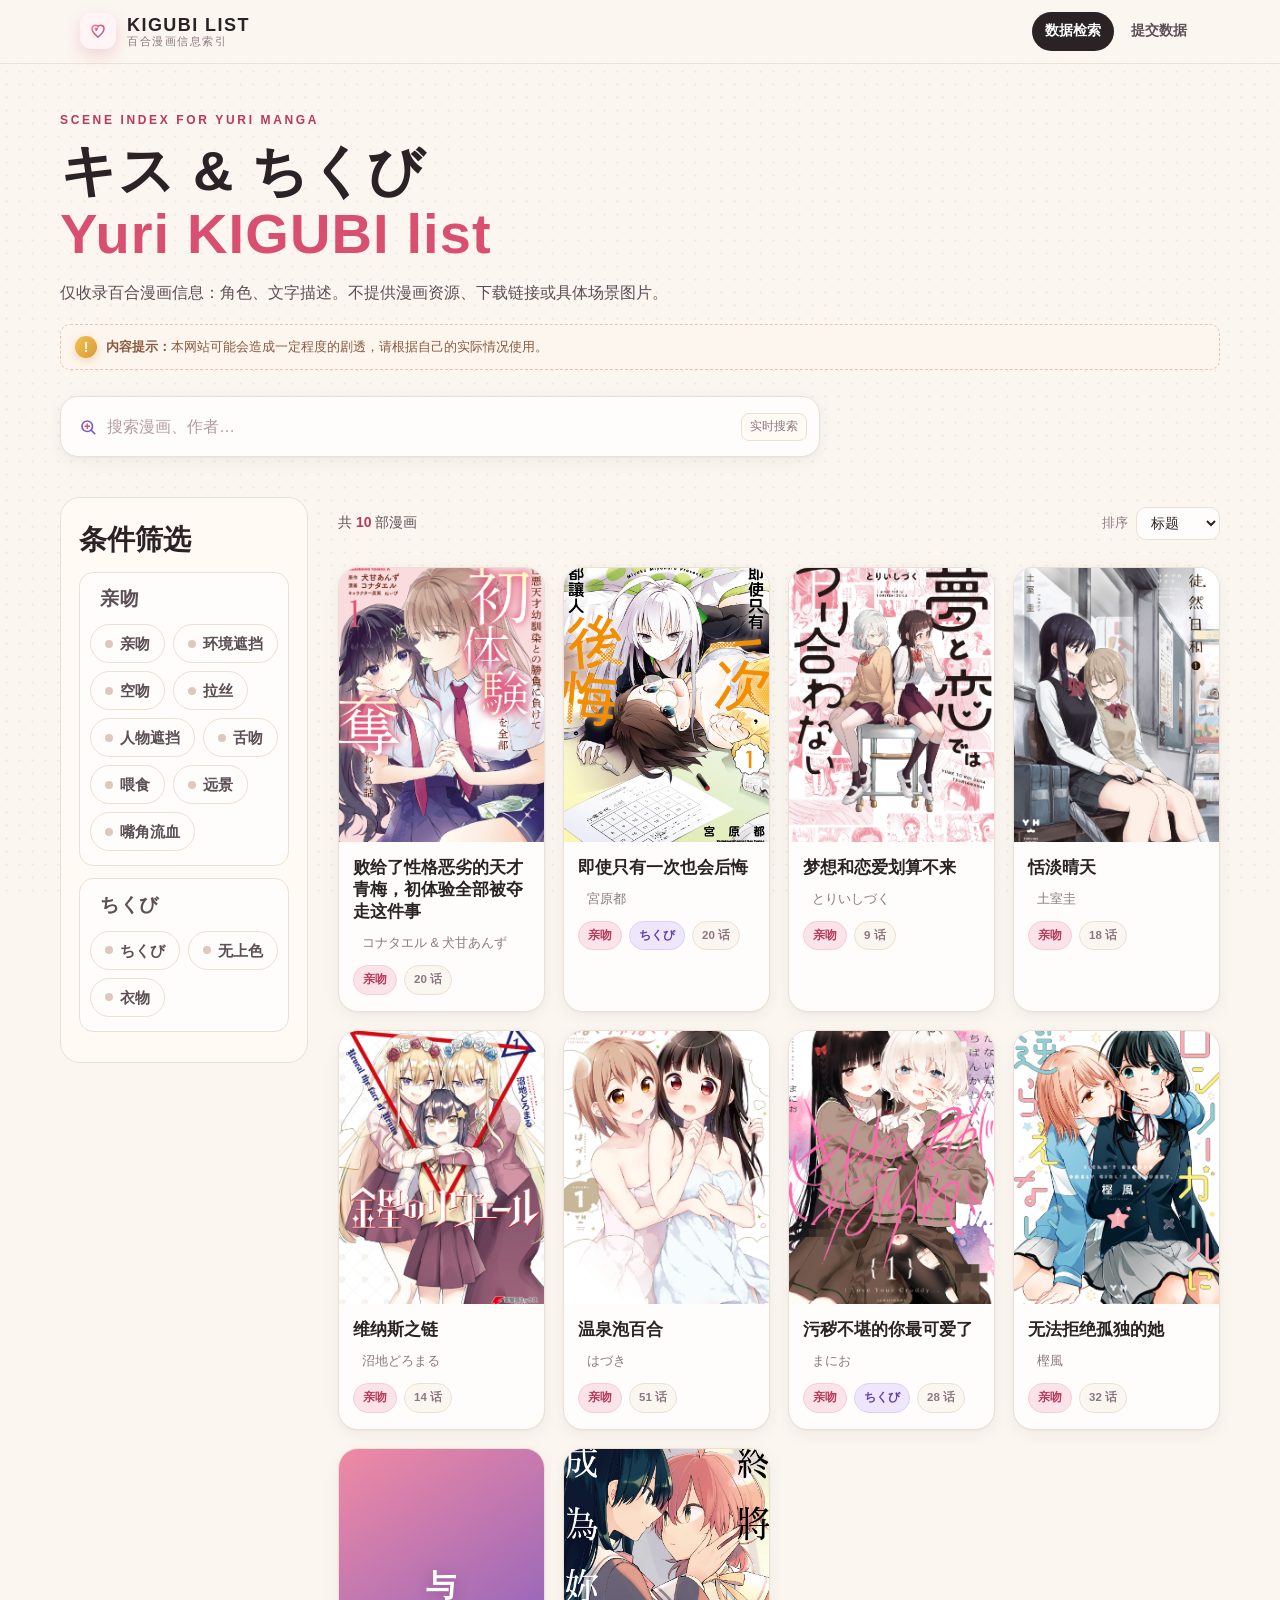
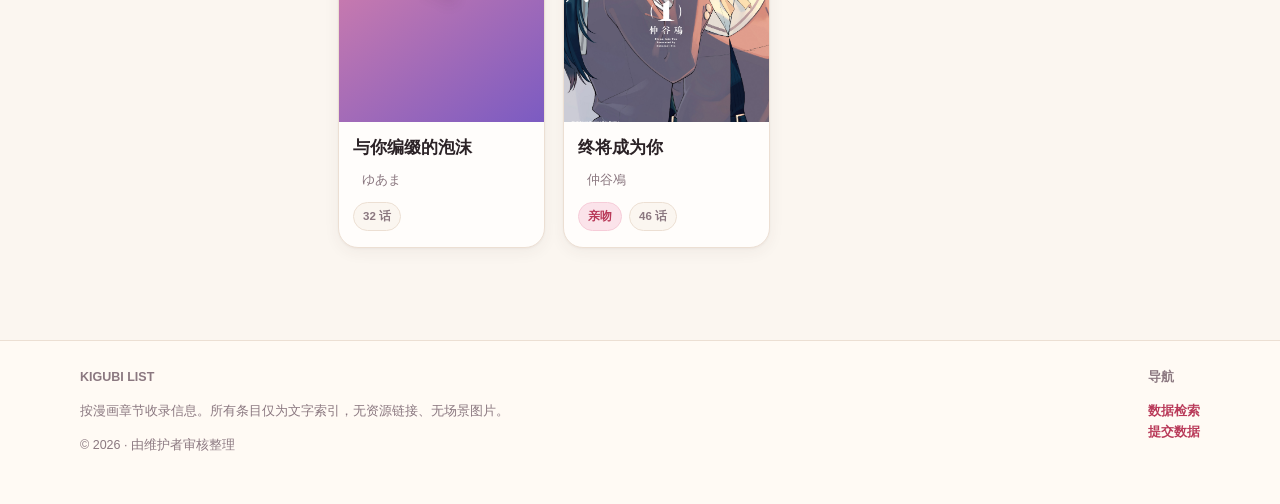
==== commit 49824243: "update" ====
--- a/index.html
+++ b/index.html
@@ -3,7 +3,7 @@
 <head>
   <meta charset="utf-8">
   <meta name="viewport" content="width=device-width, initial-scale=1">
-  <title>漫画亲吻·ちくび信息索引 | KIGUBI LIST</title>
+  <title>YURI KIGUBI LIST</title>
   <meta name="description" content="按漫画与章节收录亲吻场景和ちくび的信息索引。只提供角色与文字描述，不提供资源与具体场景图片。">
   <link rel="icon" href="assets/favicon.svg">  <link rel="stylesheet" href="assets/css/style.css">
 </head>
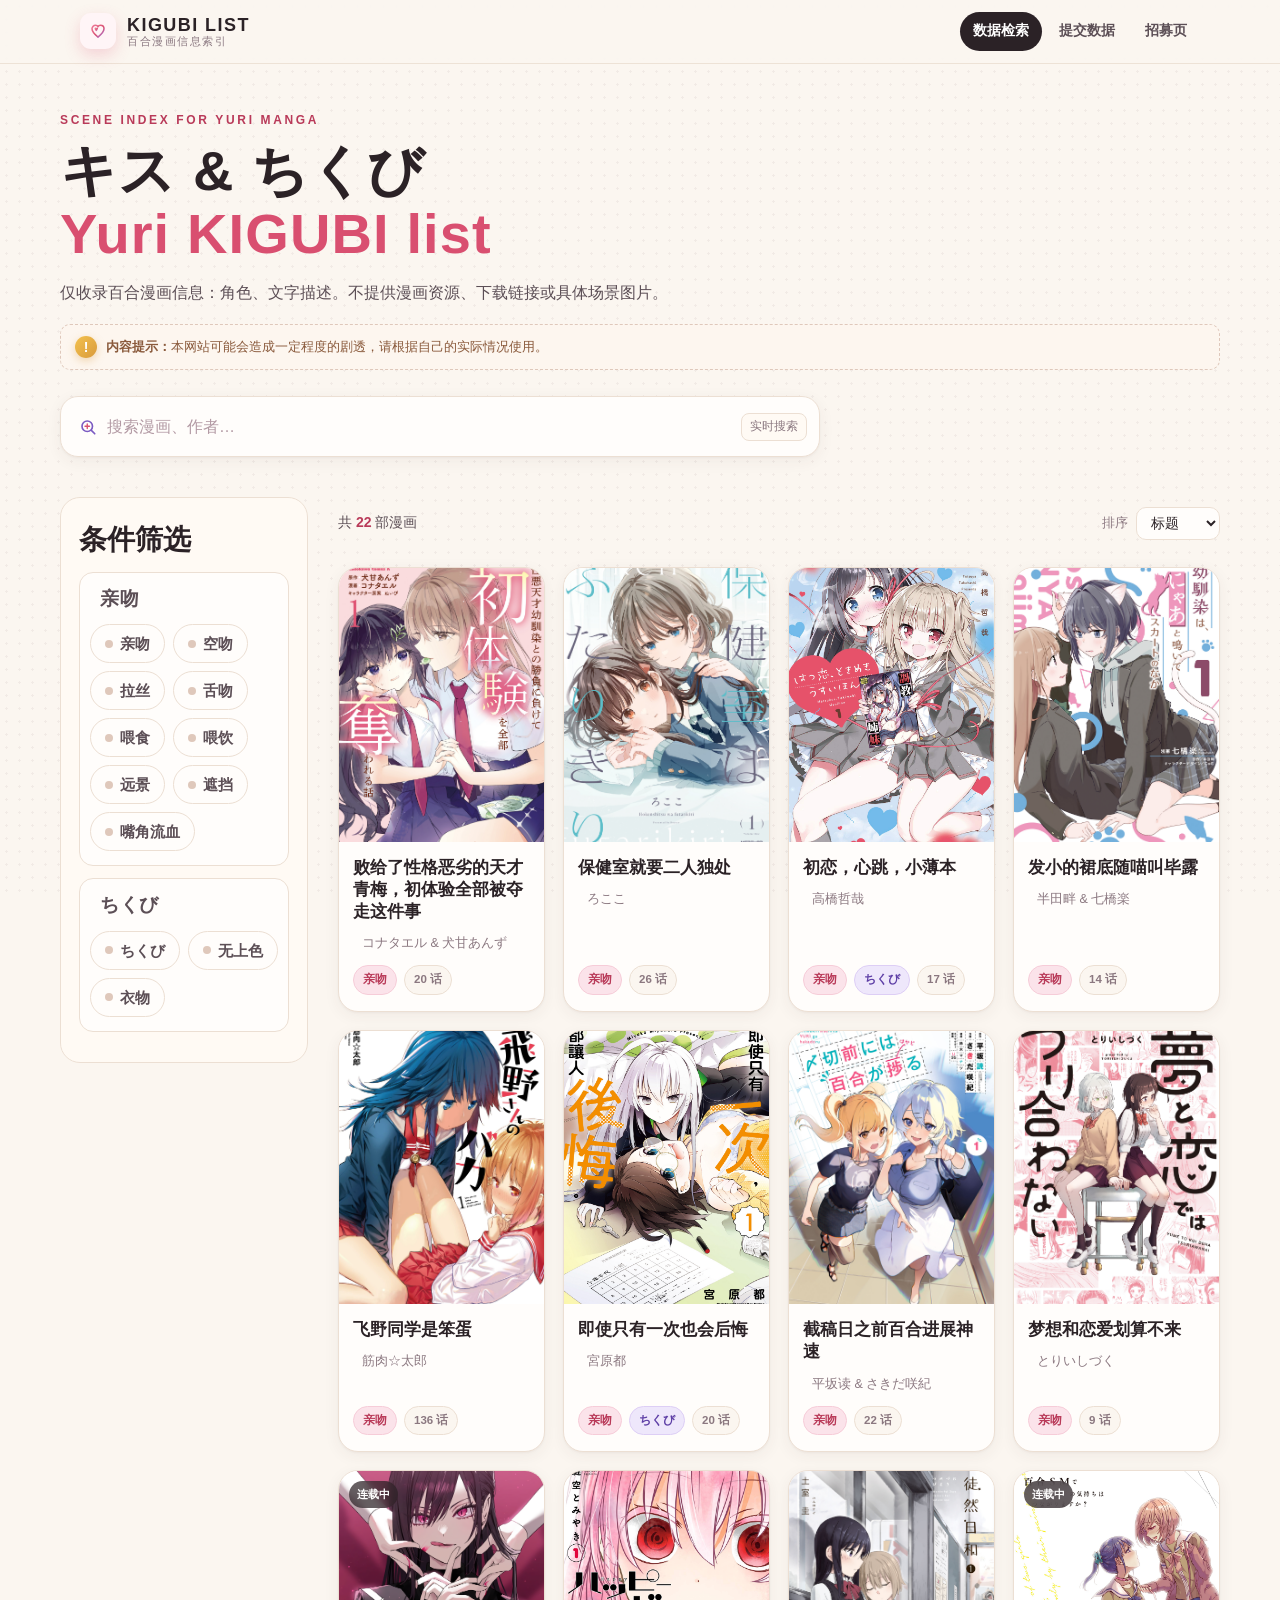
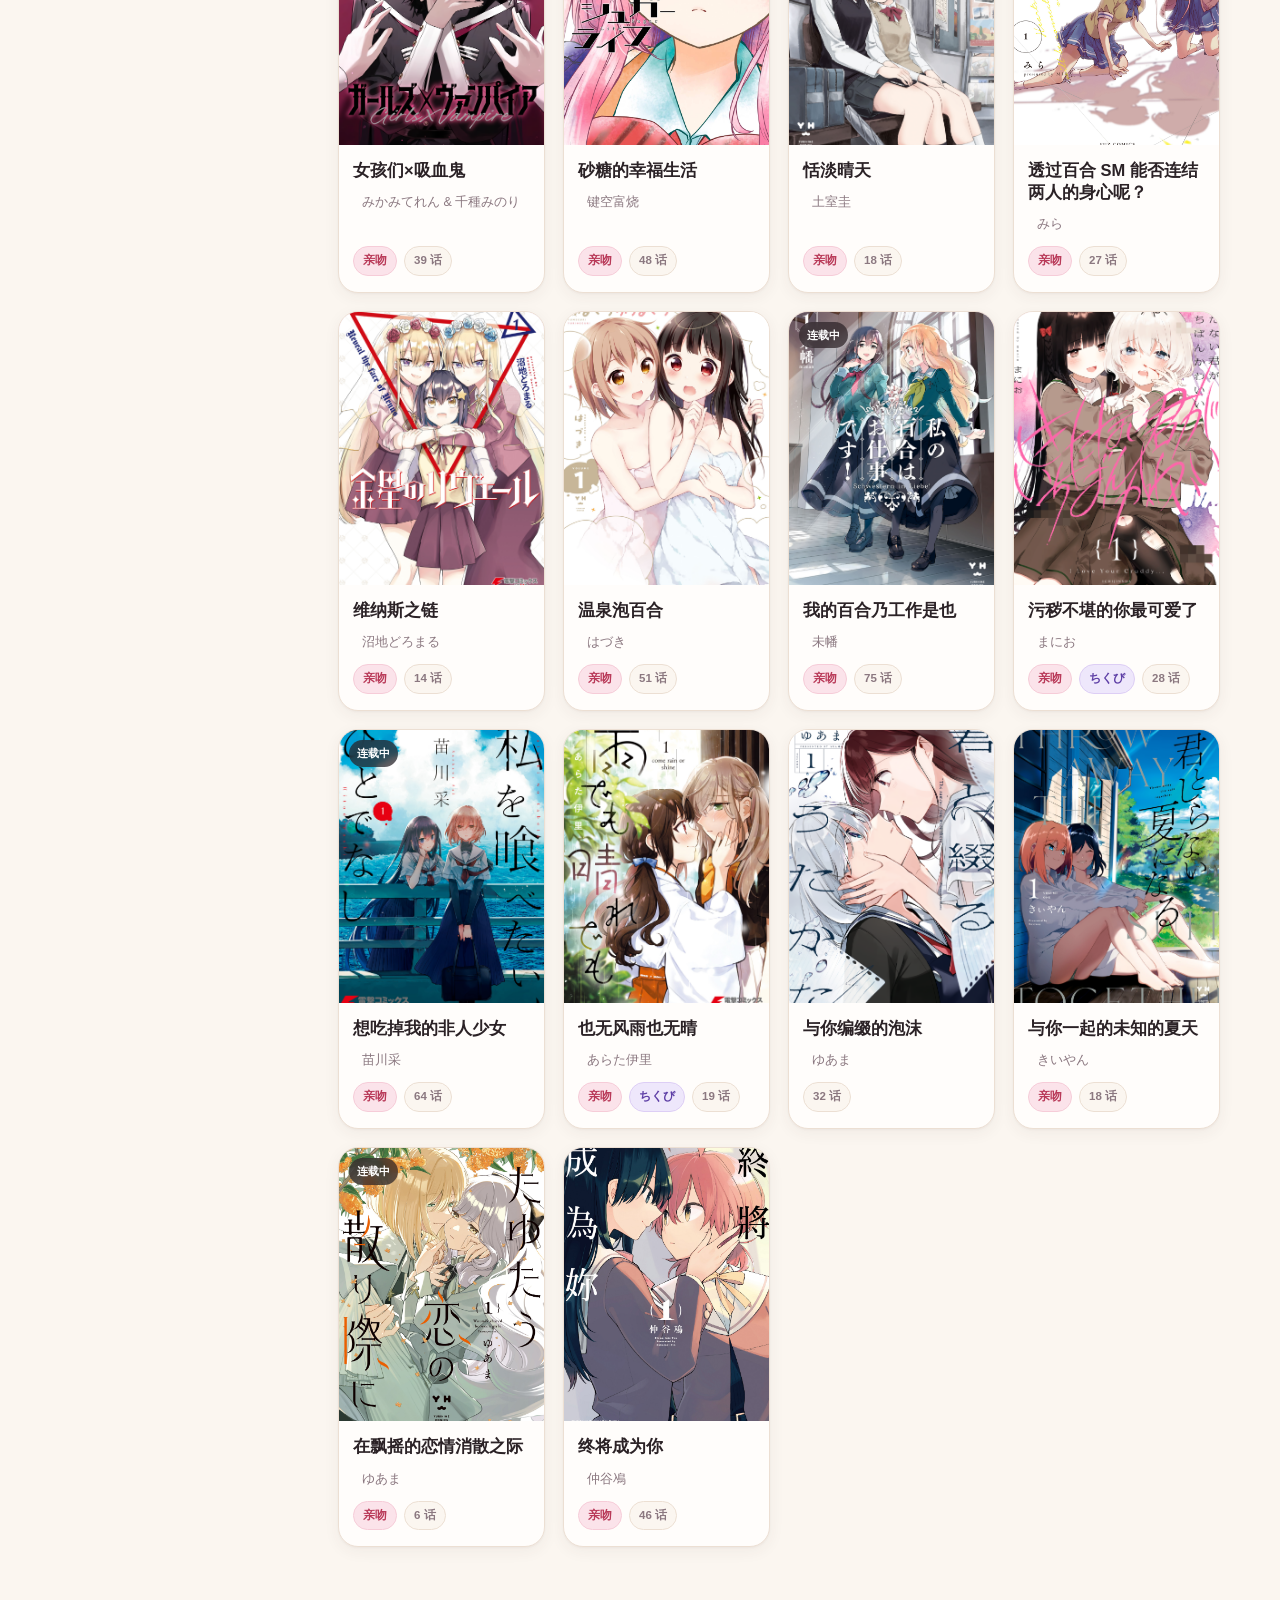
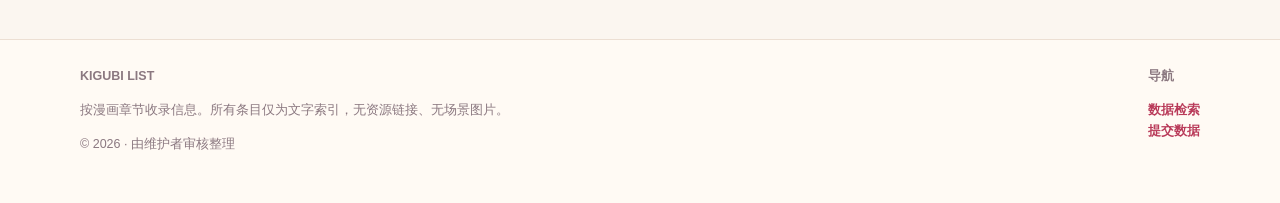
==== commit 9d6a2296: "update and add join" ====
--- a/index.html
+++ b/index.html
@@ -22,6 +22,7 @@
       <nav class="nav-links" aria-label="主导航">
         <a data-nav href="index.html">数据检索</a>
         <a data-nav href="feedback.html">提交数据</a>
+        <a data-nav href="join.html">招募页</a>
       </nav>
     </div>
   </header>
--- a/assets/css/style.css
+++ b/assets/css/style.css
@@ -1,6 +1,285 @@
 /* ==========================================================================
    KIGUBI LIST — 站点样式
    ========================================================================== */
+.group-intro {
+max-width: 960px;
+margin: 0 auto;
+}
+
+.group-intro section {
+margin-bottom: 56px;
+}
+
+.group-intro h2 {
+margin-bottom: 14px;
+}
+
+.group-intro h3 {
+margin-top: 0;
+}
+
+.section-desc {
+color: var(--text-muted);
+margin-top: -4px;
+margin-bottom: 22px;
+}
+
+/* ---------- 前言提示框 ---------- */
+
+.info-card {
+margin: 28px 0;
+padding: 22px 24px;
+border: 1px solid var(--line);
+border-left: 4px solid var(--accent);
+border-radius: var(--radius-lg);
+background: var(--surface-soft);
+}
+
+.info-card-title {
+margin-bottom: 10px;
+font-weight: 700;
+font-size: 1.05rem;
+}
+
+/* ---------- 两种方法 ---------- */
+
+.method-grid {
+display: grid;
+grid-template-columns: repeat(2, minmax(0, 1fr));
+gap: 18px;
+}
+
+.method-card {
+display: flex;
+gap: 18px;
+padding: 24px;
+border: 1px solid var(--line);
+border-radius: var(--radius-lg);
+background: var(--surface);
+}
+
+.method-card-highlight {
+border-color: var(--accent);
+background: var(--surface-soft);
+}
+
+.method-number {
+flex: 0 0 auto;
+font-size: 1.7rem;
+font-weight: 800;
+opacity: .3;
+}
+
+.method-content {
+min-width: 0;
+}
+
+.method-content h3 {
+display: flex;
+align-items: center;
+gap: 8px;
+}
+
+.method-badge,
+.role-note {
+display: inline-block;
+padding: 3px 8px;
+border-radius: 999px;
+font-size: .72rem;
+font-weight: 600;
+background: var(--accent);
+color: var(--accent-contrast);
+}
+
+.method-card ul {
+margin-bottom: 0;
+}
+
+.method-result {
+display: flex;
+flex-wrap: wrap;
+gap: 8px;
+margin-top: 18px;
+}
+
+.method-result span {
+padding: 5px 10px;
+border-radius: 999px;
+background: var(--surface);
+border: 1px solid var(--line);
+font-size: .82rem;
+}
+
+/* ---------- 小组理念 ---------- */
+
+.mission-card {
+display: flex;
+gap: 20px;
+padding: 28px;
+border-radius: var(--radius-lg);
+background: var(--surface-soft);
+border: 1px solid var(--line);
+}
+
+.mission-icon {
+flex: 0 0 auto;
+font-size: 2rem;
+}
+
+.mission-card h2 {
+margin-top: 0;
+}
+
+.mission-main {
+margin-bottom: 0;
+}
+
+/* ---------- 敌人 ---------- */
+
+.enemy-grid {
+display: grid;
+grid-template-columns: repeat(3, minmax(0, 1fr));
+gap: 16px;
+}
+
+.enemy-card {
+padding: 22px;
+border: 1px solid var(--line);
+border-radius: var(--radius-lg);
+background: var(--surface);
+}
+
+.enemy-header {
+margin-bottom: 14px;
+}
+
+.enemy-header h3 {
+margin: 5px 0 0;
+font-size: 1.3rem;
+}
+
+.enemy-level {
+font-size: .7rem;
+font-weight: 700;
+letter-spacing: .08em;
+opacity: .55;
+}
+
+.enemy-boss {
+border-color: var(--accent);
+}
+
+.enemy-boss .enemy-level {
+opacity: 1;
+}
+
+/* ---------- 职务 ---------- */
+
+.role-grid {
+display: grid;
+grid-template-columns: repeat(3, minmax(0, 1fr));
+gap: 16px;
+}
+
+.role-card {
+padding: 24px;
+border: 1px solid var(--line);
+border-radius: var(--radius-lg);
+background: var(--surface);
+}
+
+.role-icon {
+margin-bottom: 14px;
+font-size: 1.7rem;
+opacity: .65;
+}
+
+.role-card h3 {
+margin-bottom: 6px;
+}
+
+.role-note {
+margin-bottom: 12px;
+background: var(--surface-soft);
+color: var(--text-muted);
+}
+
+/* ---------- 加群 ---------- */
+
+.join-section {
+margin-top: 70px;
+}
+
+.join-content {
+padding: 42px 32px;
+text-align: center;
+border-radius: var(--radius-lg);
+border: 1px solid var(--line);
+background: var(--surface-soft);
+}
+
+.join-label {
+font-size: .72rem;
+font-weight: 700;
+letter-spacing: .15em;
+opacity: .5;
+}
+
+.join-content h2 {
+margin: 8px 0 10px;
+}
+
+.join-content p {
+max-width: 620px;
+margin: 0 auto 24px;
+color: var(--text-muted);
+}
+
+.qq-button {
+display: inline-flex;
+align-items: center;
+gap: 12px;
+padding: 11px 20px;
+border-radius: 999px;
+text-decoration: none;
+font-weight: 700;
+background: var(--accent);
+color: var(--accent-contrast);
+transition: transform .15s ease, opacity .15s ease;
+}
+
+.qq-button:hover {
+transform: translateY(-2px);
+opacity: .9;
+}
+
+.qq-button span {
+font-size: 1.1em;
+}
+
+/* ---------- 手机端 ---------- */
+
+@media (max-width: 720px) {
+
+.method-grid,
+.enemy-grid,
+.role-grid {
+grid-template-columns: 1fr;
+}
+
+.method-card {
+padding: 20px;
+}
+
+.mission-card {
+padding: 22px;
+}
+
+.join-content {
+padding: 34px 22px;
+}
+
+}
 
 :root {
   --paper: #fbf6f0;
@@ -385,7 +664,7 @@
 }
 .demo-badge { left: auto; right: 10px; background: rgba(217, 154, 60, 0.9); }
 
-.manga-body { padding: 14px 14px 16px; display: flex; flex-direction: column; gap: 10px; }
+.manga-body { padding: 14px 14px 16px; display: flex; flex-direction: column; gap: 10px; flex: 1; }
 .manga-title { margin: 0; font-family: var(--font-display); font-weight: 900; font-size: 16.5px; line-height: 1.35; }
 .manga-title a { color: var(--ink); }
 .manga-title a:hover { color: var(--rose-deep); }
@@ -407,7 +686,7 @@
   border-color: rgba(217, 79, 112, 0.28);
   background: rgba(217, 79, 112, 0.06);
 }
-.manga-meta { display: flex; flex-wrap: wrap; gap: 7px; }
+.manga-meta { display: flex; flex-wrap: wrap; gap: 7px; margin-top: auto; }
 .count-badge {
   display: inline-flex;
   align-items: center;
@@ -853,7 +1132,7 @@
 .record-top { display: flex; align-items: center; gap: 8px; flex-wrap: wrap; margin-top: 2px; }
 .record-chars { font-size: 15.5px; font-weight: 700; color: var(--ink); position: relative; top: 2px; }
 .record-chars::before { content: "—"; color: var(--muted); margin-right: 8px; }
-.record-note { margin: 8px 0 0; font-size: 13.5px; color: var(--ink-soft); }
+.record-note { margin: 2px 0 0; font-size: 13.5px; color: var(--ink-soft); }
 .record-empty {
   margin: 0;
   padding: 18px 12px;
@@ -885,6 +1164,56 @@
   margin-top: 4px;
   font-size: 12.5px;
   color: var(--unknown-deep, #2b779b);
+}
+
+/* ---------- 批量设置章节 ---------- */
+
+.batch-chapter-controls {
+  margin: 12px 0 14px;
+  padding: 12px 14px;
+  border: 1px solid var(--line-strong);
+  border-radius: var(--radius-md);
+  background: var(--panel);
+}
+
+.batch-chapter-title {
+  margin-bottom: 10px;
+  font-weight: 800;
+}
+
+.batch-chapter-range {
+  display: flex;
+  align-items: center;
+  gap: 8px;
+  flex-wrap: wrap;
+  margin-bottom: 0px;
+}
+
+.batch-chapter-range .select {
+  width: auto;
+  min-width: 76px;
+}
+
+.batch-chapter-actions {
+  display: flex;
+  align-items: center;
+  gap: 8px;
+  flex-wrap: wrap;
+  margin-top: 0px;
+  display: inline-flex;
+  vertical-align: middle;
+  margin-right: 24px;
+}
+
+.batch-chapter-action-label {
+  width: 48px;
+  font-weight: 700;
+  position: relative;
+  top: 8px;
+}
+
+.batch-chapter-button {
+  min-width: 48px;
 }
 
 /* ---------- 反馈页 ---------- */
@@ -1151,6 +1480,37 @@
   background: var(--rose-soft);
   border-color: var(--rose);
   transform: translateY(-2px);
+}
+/* .5 特典章节：数字可删除 */
+.cell-num-delete {
+  position: relative;
+  z-index: 20;
+  cursor: pointer;
+}
+
+.cell-num-delete::after {
+  content: "×";
+  position: absolute;
+  inset: 0;
+  display: flex;
+  align-items: center;
+  justify-content: center;
+
+  color: #d33;
+  font-size: 1.25em;
+  font-weight: 900;
+
+  opacity: 0;
+  pointer-events: none;
+  transition: opacity 0.12s ease;
+}
+
+.cell-num-delete:hover {
+  color: transparent;
+}
+
+.cell-num-delete:hover::after {
+  opacity: 1;
 }
 .edit-cell { position: relative; width: 64px; height: 64px; border-radius: 15px; overflow: hidden; background: #efe6dd; border: 1px solid var(--line); }
 .edit-cell .cell-num {
@@ -1211,7 +1571,7 @@
   border: 0;
   background: transparent;
   cursor: pointer;
-  z-index: 6;
+  z-index: 4;
   padding: 0;
 }
 .edit-cell .cell-half-hit.kiss { clip-path: polygon(0 0, 100% 0, 0 100%); }
@@ -1374,13 +1734,17 @@
   font-size: 12.5px;
 }
 
+.extra-note-label {
+  margin-top: 5px;
+}
+
 /* ---------- 审核 / 静态文稿页 ---------- */
 .prose-shell { max-width: 820px; margin: 0 auto; }
-.prose { background: var(--card); border: 1px solid var(--line); border-radius: var(--radius-lg); padding: 28px; box-shadow: var(--shadow-sm); }
+.prose { background: var(--card); border: 1px solid var(--line); border-radius: var(--radius-lg); padding: 36px 40px;; box-shadow: var(--shadow-sm); }
 .prose h2 { font-family: var(--font-display); font-size: 20px; margin: 26px 0 10px; }
 .prose h2:first-child { margin-top: 0; }
 .prose h3 { font-family: var(--font-display); font-size: 16px; margin: 18px 0 8px; }
-.prose p, .prose li { color: var(--ink-soft); font-size: 14.5px; }
+.prose p, .prose li { color: var(--ink-soft); font-size: 14.5px; line-height: 1.85; }
 .prose code {
   background: #f5ece4;
   padding: 2px 7px;
